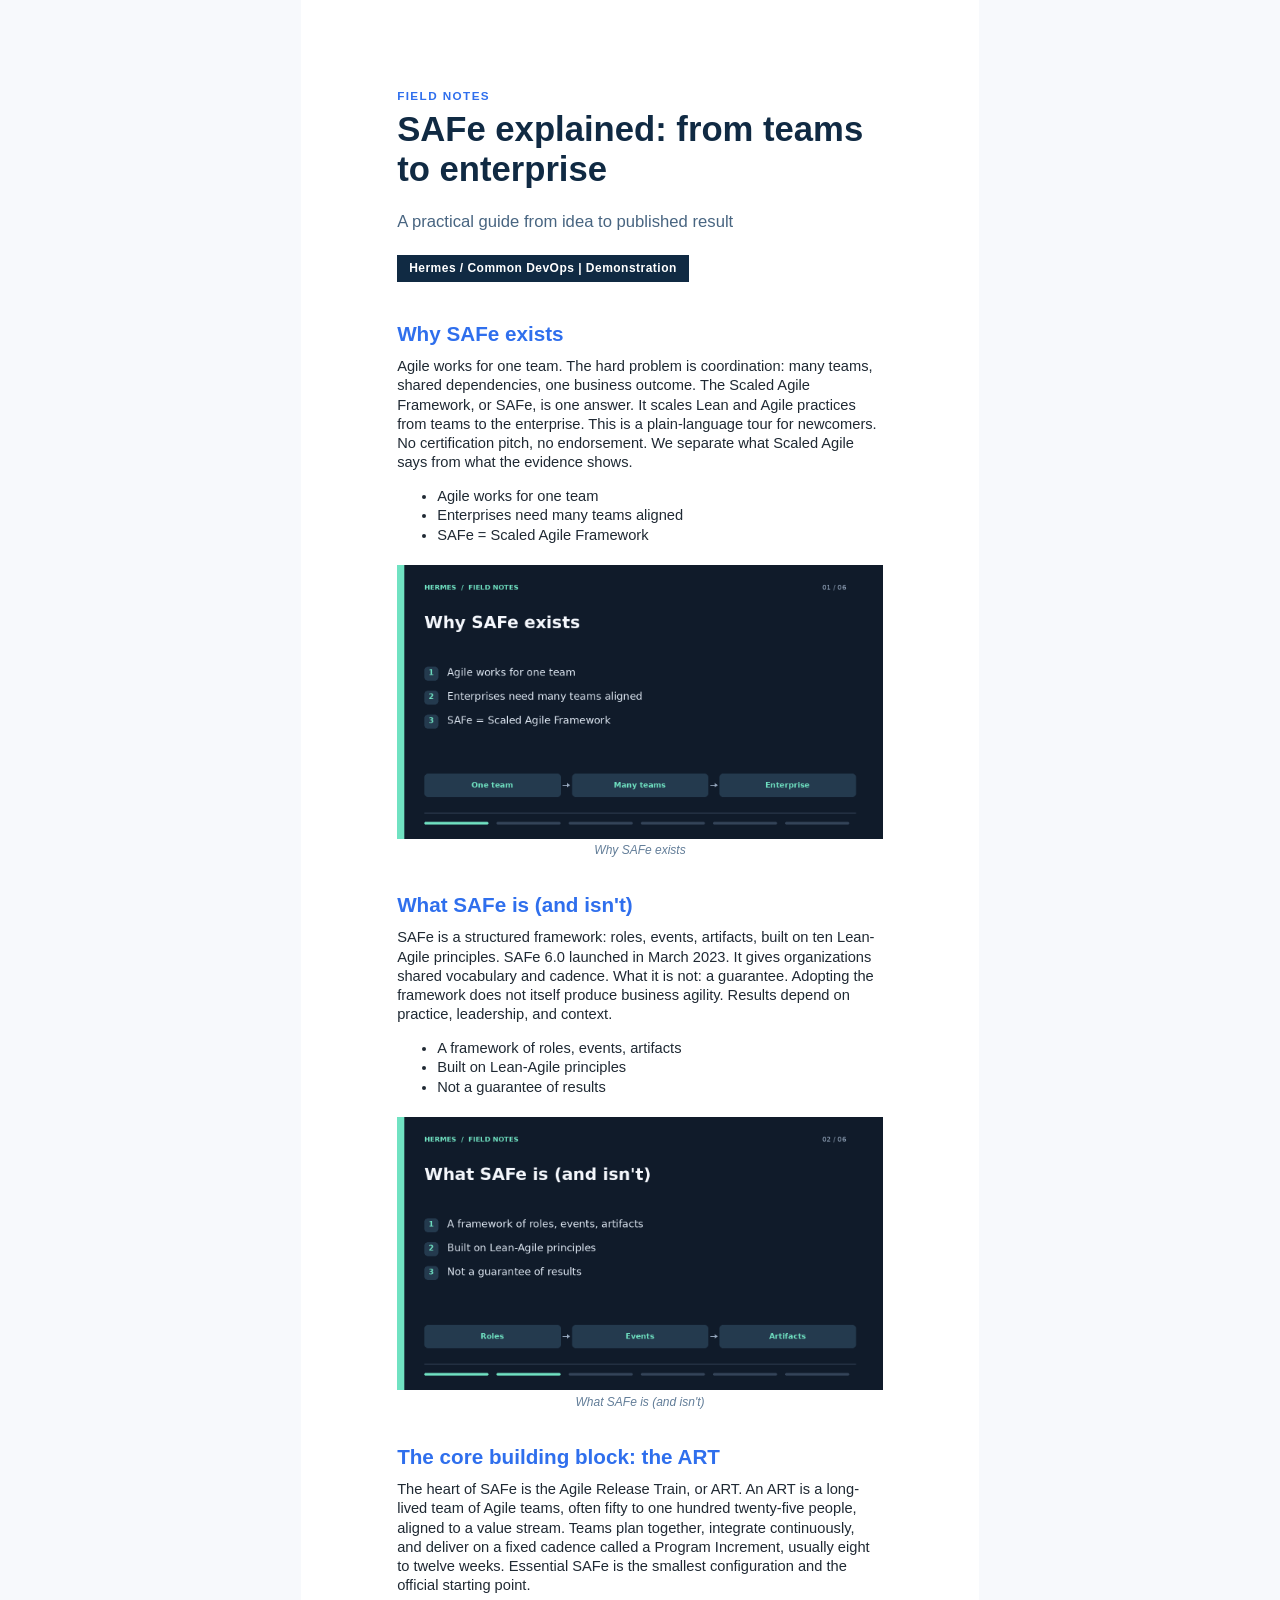
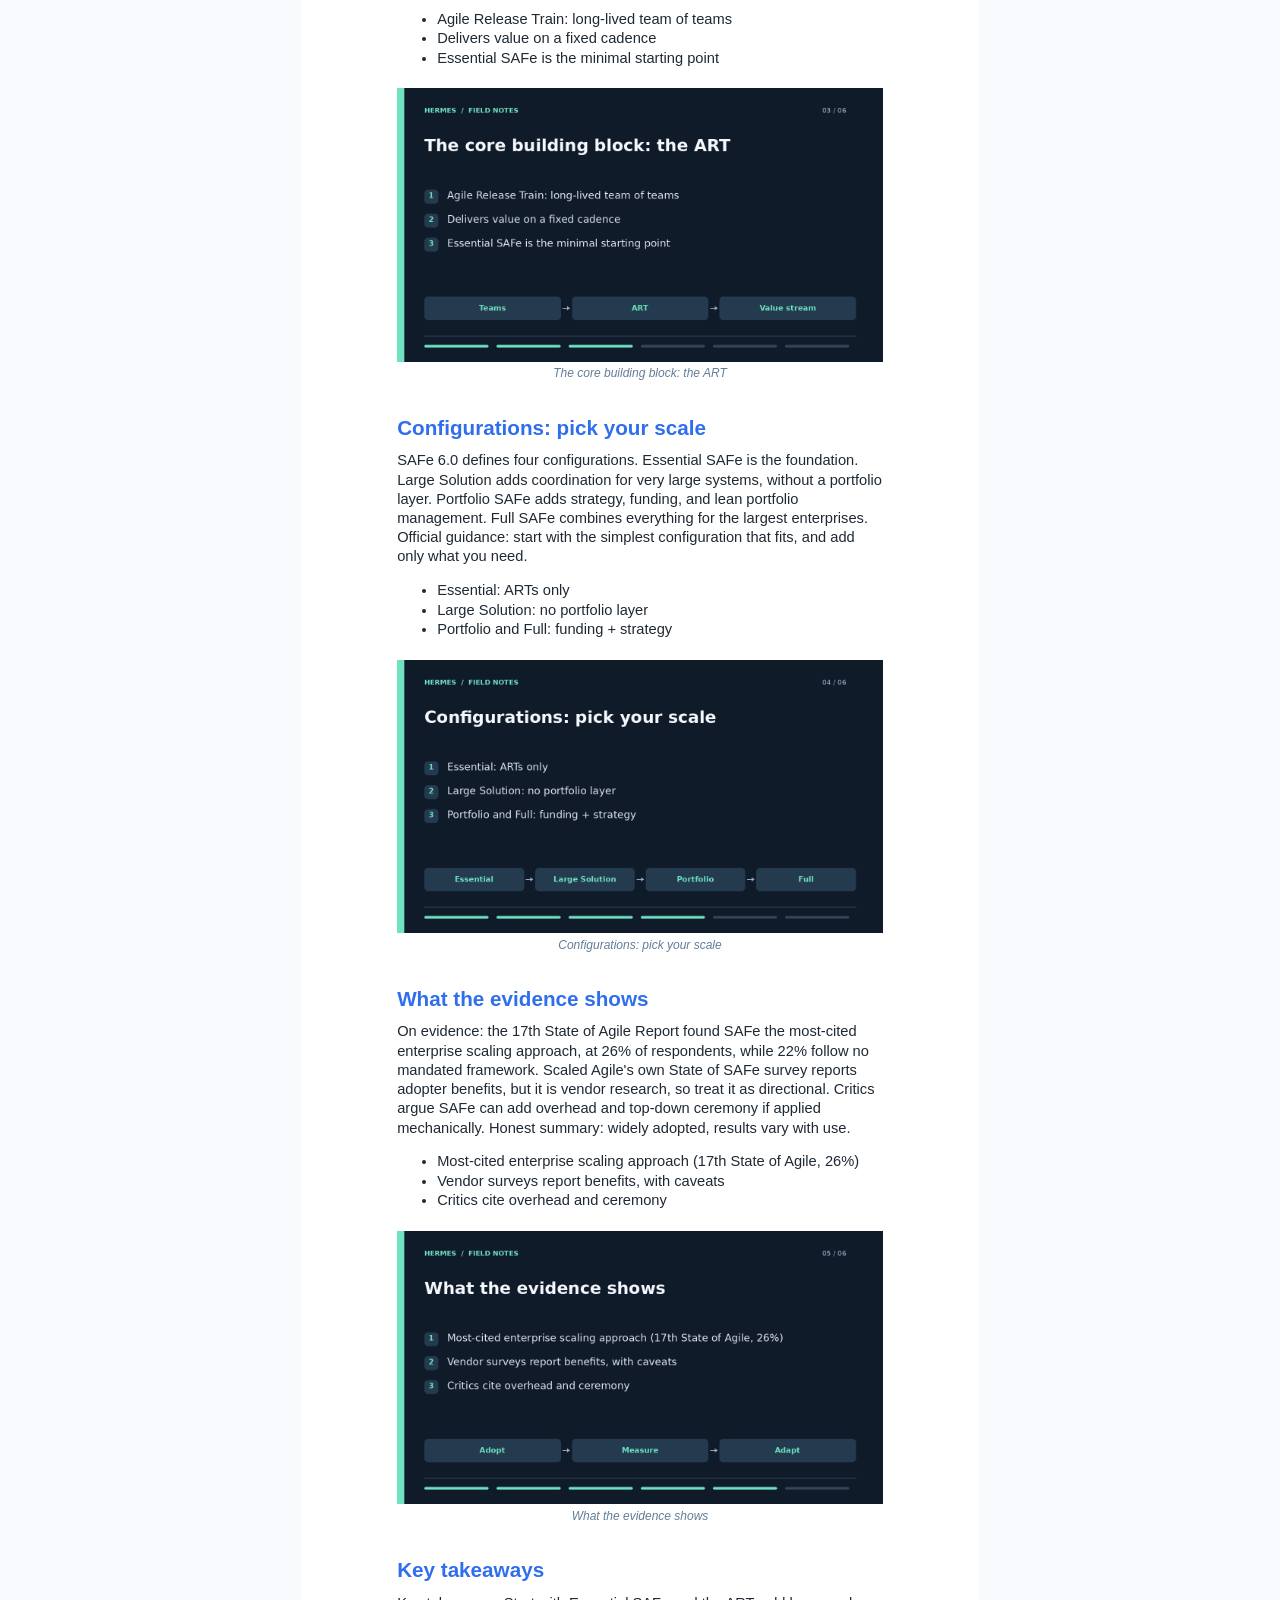
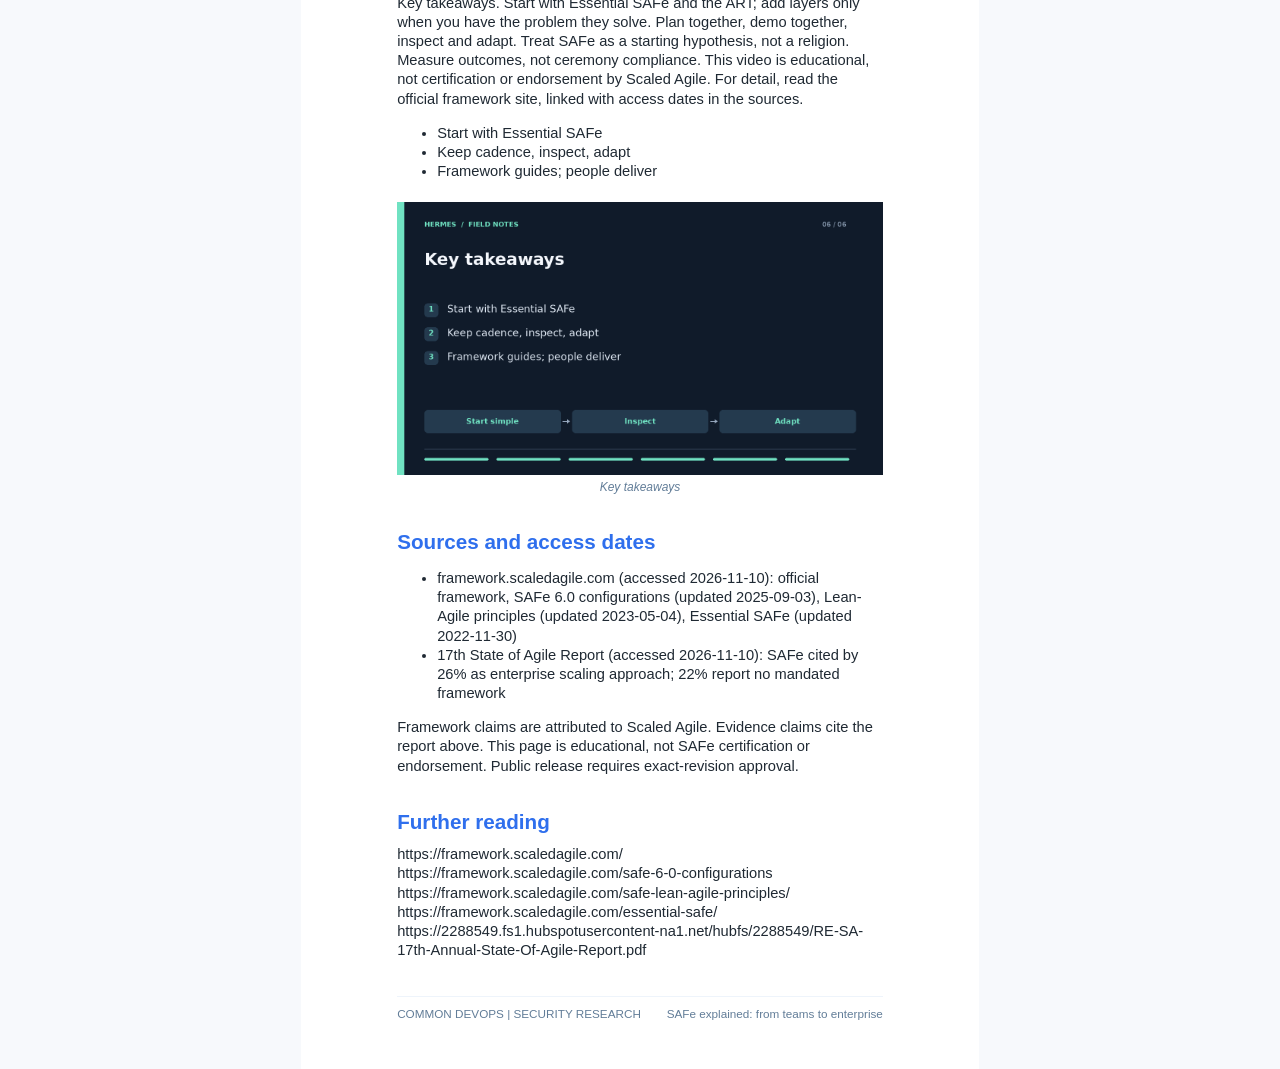
==== safe/index.html @ 6a45060c "Draft: SAFe explained — companion site under safe/" ====
<!DOCTYPE html>
<html lang="en">
<head>
<meta charset="utf-8">
<meta name="viewport" content="width=device-width, initial-scale=1">
<title>SAFe explained: from teams to enterprise</title>
<style>
:root {
    --navy: #102A43; --blue: #2F6FED; --light: #EEF4FB; --pale: #F7F9FC;
    --mid: #486581; --dark: #1F2933; --gray: #627D98; --amber: #9A6700;
    --warning-bg: #FFF7E6; --white: #FFFFFF;
}
* { box-sizing: border-box; }
html { background: #F7F9FC; }
body {
    font-family: Aptos, -apple-system, "Segoe UI", Roboto, sans-serif;
    font-size: 11.0pt;
    line-height: 1.31;
    color: var(--dark);
    max-width: 7.0600000000000005in;
    margin: 0 auto;
    padding: 0.65in 1in 3rem;
    background: var(--white);
}
h1, h2, h3, h4 {
    font-family: Aptos Display, sans-serif;
    color: var(--navy);
    line-height: 1.25;
    margin: 1.6em 0 0.5em;
}
h1 { font-size: 21pt; border-bottom: 2px solid var(--light); padding-bottom: .3em; }
h2 { font-size: 15.5pt; color: var(--blue); }
h3 { font-size: 12.5pt; color: var(--mid); }
p { margin: .5em 0; }
code {
    font-family: Aptos Mono, "SF Mono", Consolas, monospace;
    font-size: .92em;
    background: var(--light);
    padding: .1em .35em;
    border-radius: 3px;
}
a { color: var(--blue); }
img { max-width: 100%; height: auto; display: block; margin: 1.2em auto .3em; }
figure { margin: 1.4em 0; text-align: center; }
figcaption {
    font-size: 9pt;
    font-style: italic;
    color: var(--gray);
    margin-top: .4em;
}
blockquote { margin: 1em 0; }
.callout {
    border-left: 4px solid var(--navy);
    background: var(--light);
    padding: .8em 1.1em;
    margin: 1.1em 0;
    border-radius: 0 4px 4px 0;
}
.callout-warning {
    border-left-color: var(--amber);
    background: var(--warning-bg);
}
.callout-label {
    display: inline-block;
    font-weight: 700;
    font-size: .8em;
    letter-spacing: .06em;
    color: var(--navy);
    margin-right: .6em;
}
.callout-warning .callout-label { color: var(--amber); }
table {
    border-collapse: collapse;
    margin: 1.2em auto;
    width: 100%;
    font-size: .95em;
}
th {
    background: var(--navy);
    color: var(--white);
    text-align: left;
    padding: .5em .8em;
}
td {
    padding: .45em .8em;
    border-bottom: 1px solid var(--light);
}
tr:nth-child(even) td { background: var(--pale); }
.cover-kicker {
    font-weight: 700;
    font-size: .8em;
    letter-spacing: .12em;
    color: var(--blue);
    text-transform: uppercase;
    margin-top: 2.2em;
}
.cover-title {
    font-size: 26pt;
    font-weight: 700;
    color: var(--navy);
    margin: .2em 0 .3em;
    line-height: 1.15;
}
.cover-subtitle {
    font-size: 12.5pt;
    color: var(--mid);
    margin: 0 0 1em;
}
.cover-band {
    background: var(--navy);
    color: var(--white);
    display: inline-block;
    padding: .45em 1em;
    font-size: 9pt;
    font-weight: 700;
    letter-spacing: .04em;
}
.rule { border: 0; border-top: 1px solid var(--light); margin: 2em 0; }
footer.meta {
    margin-top: 3em;
    padding-top: .8em;
    border-top: 1px solid var(--light);
    color: var(--gray);
    font-size: .8em;
    display: flex;
    justify-content: space-between;
}
@media print {
    html { background: var(--white); }
    body { max-width: none; margin: 0; padding: 0.65in 0.72in; }
    a { text-decoration: none; color: inherit; }
}

</style>
</head>
<body>
<p class="cover-kicker">FIELD NOTES</p>
<h1 class="cover-title" style="border:0;margin-top:.2em">SAFe explained: from teams to enterprise</h1>
<p class="cover-subtitle">A practical guide from idea to published result</p>
<p class="cover-band">Hermes / Common DevOps  |  Demonstration</p>
<h2>Why SAFe exists</h2>
<p>Agile works for one team. The hard problem is coordination: many teams, shared dependencies, one business outcome. The Scaled Agile Framework, or SAFe, is one answer. It scales Lean and Agile practices from teams to the enterprise. This is a plain-language tour for newcomers. No certification pitch, no endorsement. We separate what Scaled Agile says from what the evidence shows.</p>
<ul><li>Agile works for one team</li><li>Enterprises need many teams aligned</li><li>SAFe = Scaled Agile Framework</li></ul>
<figure><img src="slides/01.png" alt="Why SAFe exists"><figcaption>Why SAFe exists</figcaption></figure>
<h2>What SAFe is (and isn't)</h2>
<p>SAFe is a structured framework: roles, events, artifacts, built on ten Lean-Agile principles. SAFe 6.0 launched in March 2023. It gives organizations shared vocabulary and cadence. What it is not: a guarantee. Adopting the framework does not itself produce business agility. Results depend on practice, leadership, and context.</p>
<ul><li>A framework of roles, events, artifacts</li><li>Built on Lean-Agile principles</li><li>Not a guarantee of results</li></ul>
<figure><img src="slides/02.png" alt="What SAFe is (and isn't)"><figcaption>What SAFe is (and isn't)</figcaption></figure>
<h2>The core building block: the ART</h2>
<p>The heart of SAFe is the Agile Release Train, or ART. An ART is a long-lived team of Agile teams, often fifty to one hundred twenty-five people, aligned to a value stream. Teams plan together, integrate continuously, and deliver on a fixed cadence called a Program Increment, usually eight to twelve weeks. Essential SAFe is the smallest configuration and the official starting point.</p>
<ul><li>Agile Release Train: long-lived team of teams</li><li>Delivers value on a fixed cadence</li><li>Essential SAFe is the minimal starting point</li></ul>
<figure><img src="slides/03.png" alt="The core building block: the ART"><figcaption>The core building block: the ART</figcaption></figure>
<h2>Configurations: pick your scale</h2>
<p>SAFe 6.0 defines four configurations. Essential SAFe is the foundation. Large Solution adds coordination for very large systems, without a portfolio layer. Portfolio SAFe adds strategy, funding, and lean portfolio management. Full SAFe combines everything for the largest enterprises. Official guidance: start with the simplest configuration that fits, and add only what you need.</p>
<ul><li>Essential: ARTs only</li><li>Large Solution: no portfolio layer</li><li>Portfolio and Full: funding + strategy</li></ul>
<figure><img src="slides/04.png" alt="Configurations: pick your scale"><figcaption>Configurations: pick your scale</figcaption></figure>
<h2>What the evidence shows</h2>
<p>On evidence: the 17th State of Agile Report found SAFe the most-cited enterprise scaling approach, at 26% of respondents, while 22% follow no mandated framework. Scaled Agile's own State of SAFe survey reports adopter benefits, but it is vendor research, so treat it as directional. Critics argue SAFe can add overhead and top-down ceremony if applied mechanically. Honest summary: widely adopted, results vary with use.</p>
<ul><li>Most-cited enterprise scaling approach (17th State of Agile, 26%)</li><li>Vendor surveys report benefits, with caveats</li><li>Critics cite overhead and ceremony</li></ul>
<figure><img src="slides/05.png" alt="What the evidence shows"><figcaption>What the evidence shows</figcaption></figure>
<h2>Key takeaways</h2>
<p>Key takeaways. Start with Essential SAFe and the ART; add layers only when you have the problem they solve. Plan together, demo together, inspect and adapt. Treat SAFe as a starting hypothesis, not a religion. Measure outcomes, not ceremony compliance. This video is educational, not certification or endorsement by Scaled Agile. For detail, read the official framework site, linked with access dates in the sources.</p>
<ul><li>Start with Essential SAFe</li><li>Keep cadence, inspect, adapt</li><li>Framework guides; people deliver</li></ul>
<figure><img src="slides/06.png" alt="Key takeaways"><figcaption>Key takeaways</figcaption></figure>
<h2>Sources and access dates</h2><ul><li>framework.scaledagile.com (accessed 2026-11-10): official framework, SAFe 6.0 configurations (updated 2025-09-03), Lean-Agile principles (updated 2023-05-04), Essential SAFe (updated 2022-11-30)</li><li>17th State of Agile Report (accessed 2026-11-10): SAFe cited by 26% as enterprise scaling approach; 22% report no mandated framework</li></ul><p>Framework claims are attributed to Scaled Agile. Evidence claims cite the report above. This page is educational, not SAFe certification or endorsement. Public release requires exact-revision approval.</p><h2>Further reading</h2>
<p>https://framework.scaledagile.com/ https://framework.scaledagile.com/safe-6-0-configurations https://framework.scaledagile.com/safe-lean-agile-principles/ https://framework.scaledagile.com/essential-safe/ https://2288549.fs1.hubspotusercontent-na1.net/hubfs/2288549/RE-SA-17th-Annual-State-Of-Agile-Report.pdf</p>
<footer class="meta"><span>COMMON DEVOPS  |  SECURITY RESEARCH</span><span>SAFe explained: from teams to enterprise</span></footer>
</body>
</html>
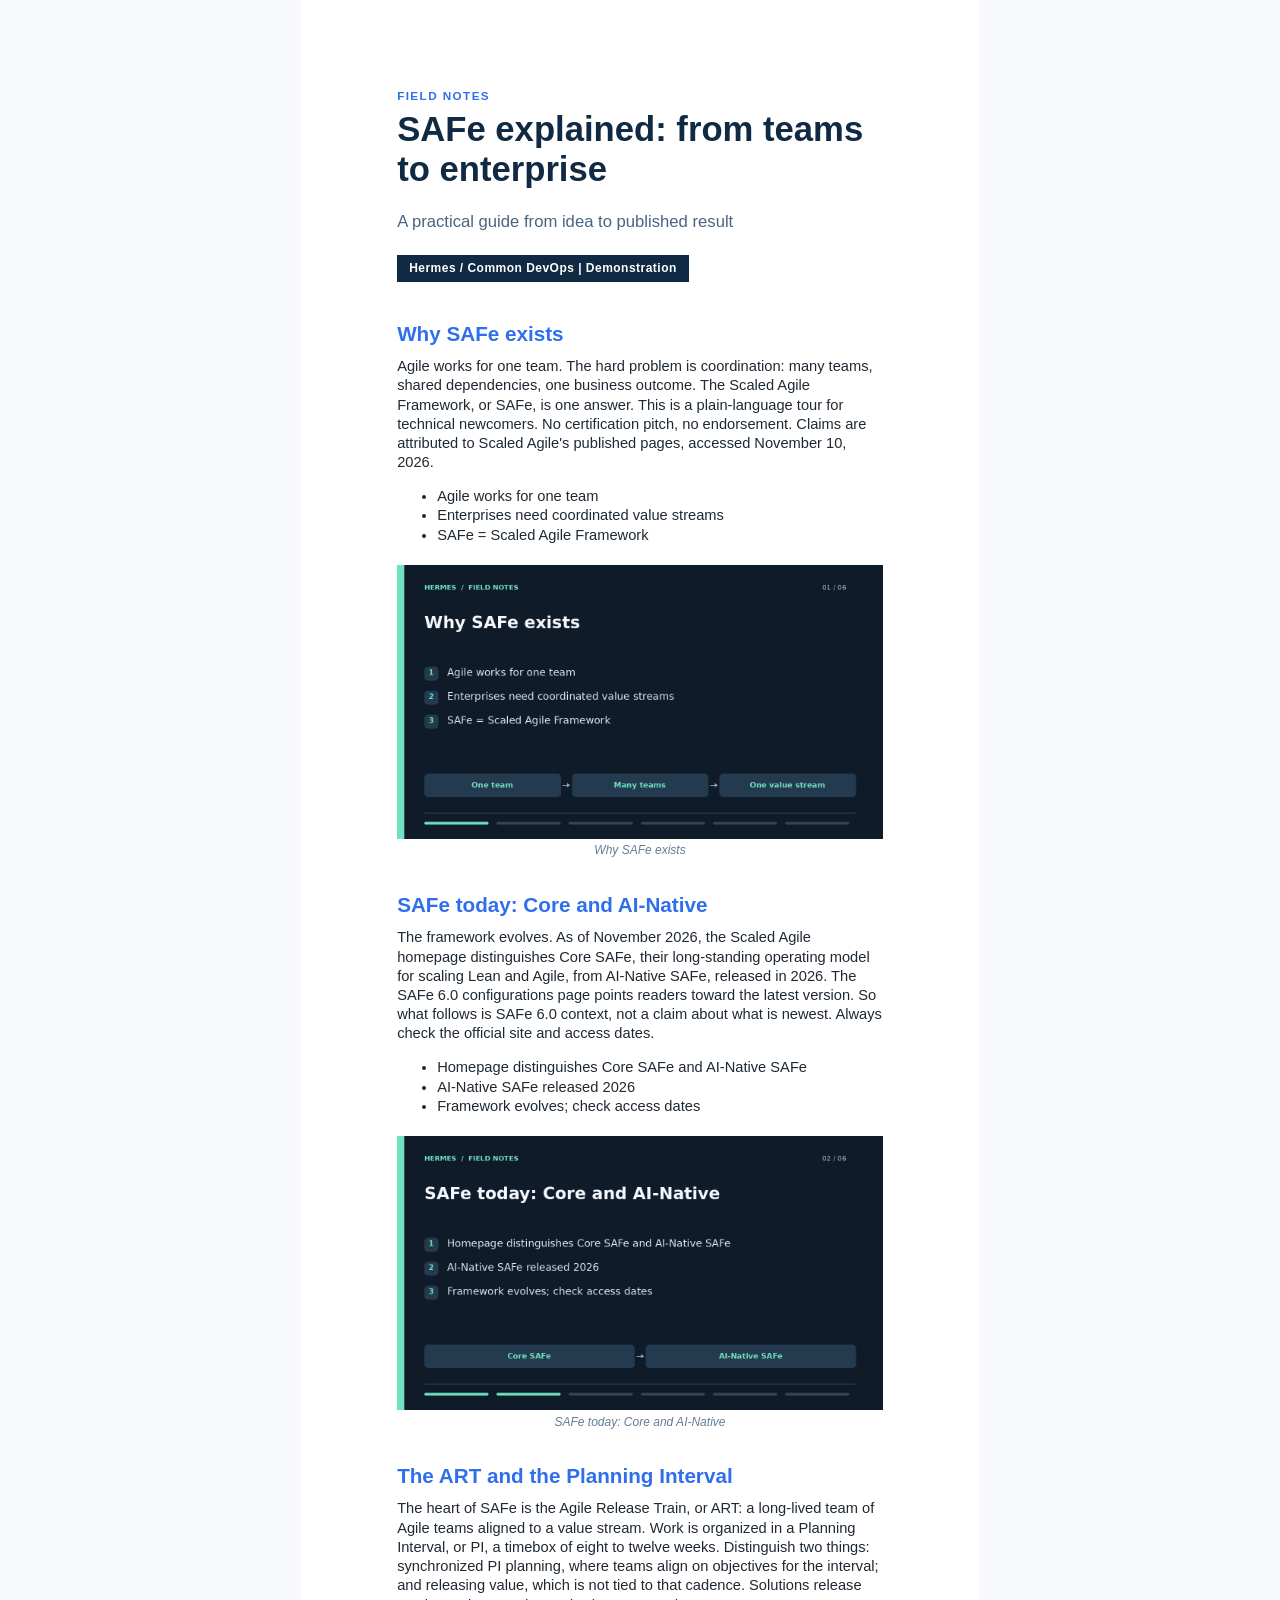
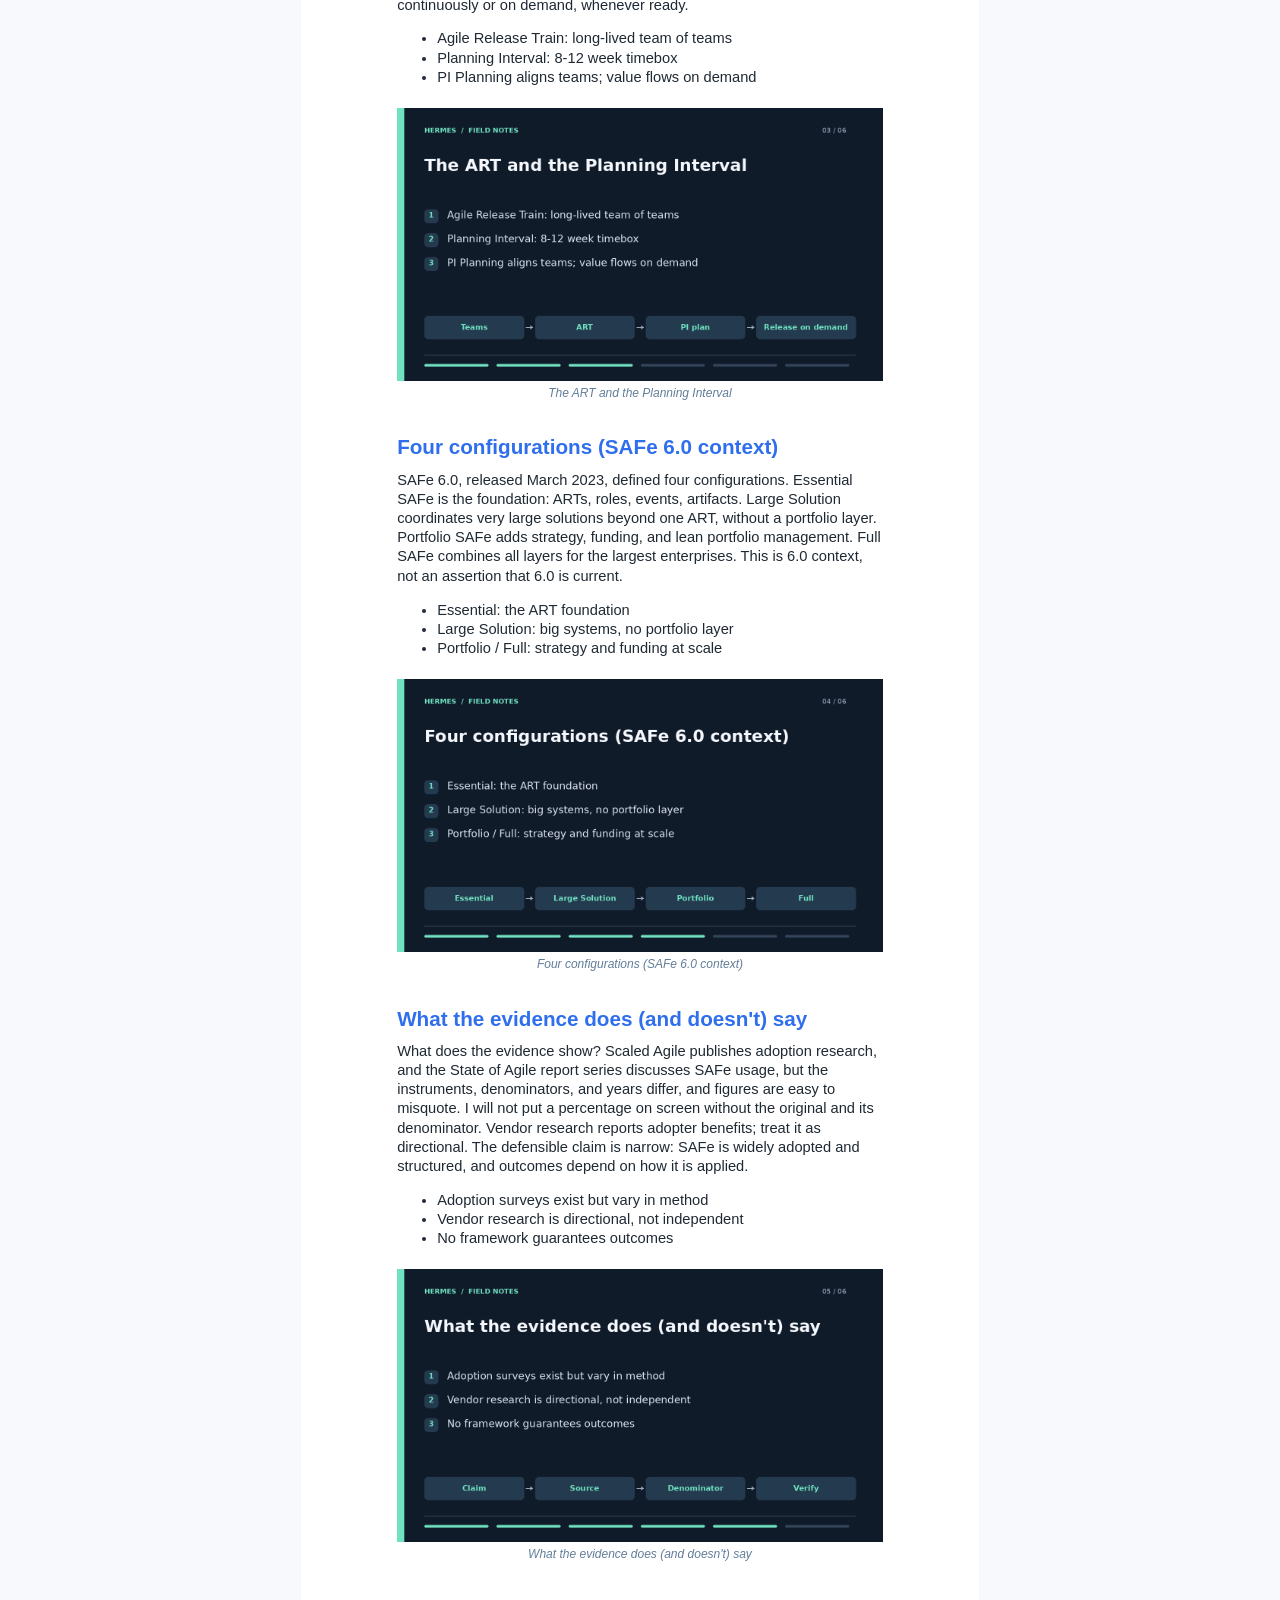
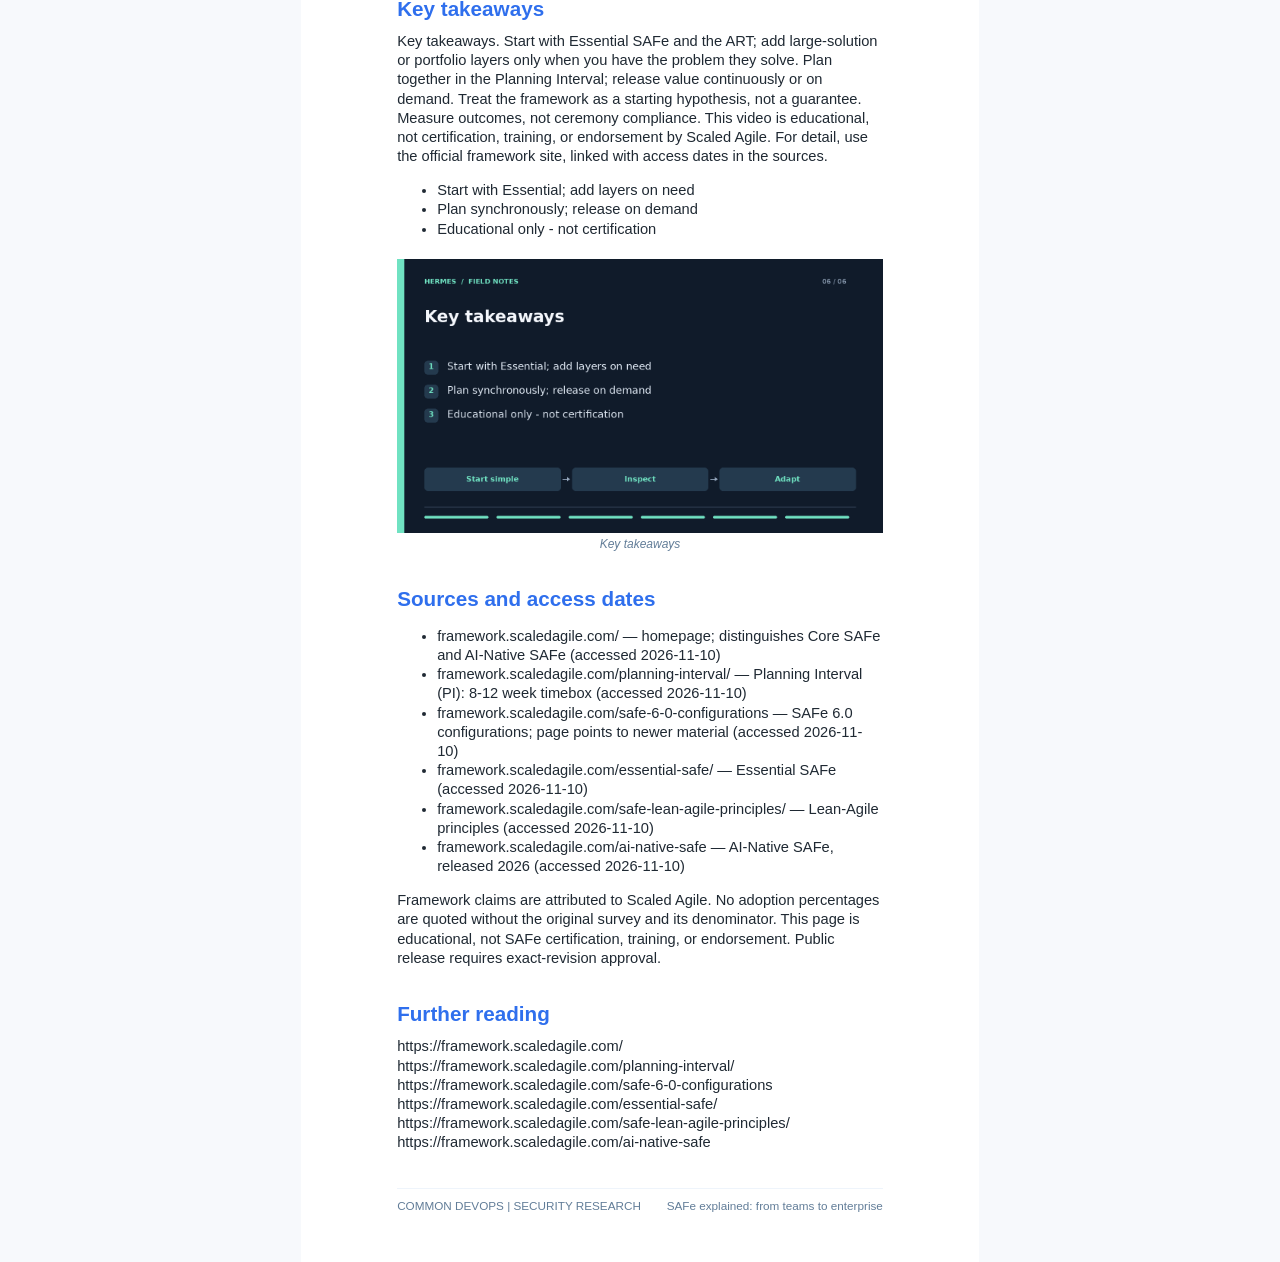
==== commit 3f943331: "Draft: SAFe explained v2 — corrected companion site under safe/" ====
--- a/safe/index.html
+++ b/safe/index.html
@@ -139,31 +139,31 @@
 <p class="cover-subtitle">A practical guide from idea to published result</p>
 <p class="cover-band">Hermes / Common DevOps  |  Demonstration</p>
 <h2>Why SAFe exists</h2>
-<p>Agile works for one team. The hard problem is coordination: many teams, shared dependencies, one business outcome. The Scaled Agile Framework, or SAFe, is one answer. It scales Lean and Agile practices from teams to the enterprise. This is a plain-language tour for newcomers. No certification pitch, no endorsement. We separate what Scaled Agile says from what the evidence shows.</p>
-<ul><li>Agile works for one team</li><li>Enterprises need many teams aligned</li><li>SAFe = Scaled Agile Framework</li></ul>
+<p>Agile works for one team. The hard problem is coordination: many teams, shared dependencies, one business outcome. The Scaled Agile Framework, or SAFe, is one answer. This is a plain-language tour for technical newcomers. No certification pitch, no endorsement. Claims are attributed to Scaled Agile's published pages, accessed November 10, 2026.</p>
+<ul><li>Agile works for one team</li><li>Enterprises need coordinated value streams</li><li>SAFe = Scaled Agile Framework</li></ul>
 <figure><img src="slides/01.png" alt="Why SAFe exists"><figcaption>Why SAFe exists</figcaption></figure>
-<h2>What SAFe is (and isn't)</h2>
-<p>SAFe is a structured framework: roles, events, artifacts, built on ten Lean-Agile principles. SAFe 6.0 launched in March 2023. It gives organizations shared vocabulary and cadence. What it is not: a guarantee. Adopting the framework does not itself produce business agility. Results depend on practice, leadership, and context.</p>
-<ul><li>A framework of roles, events, artifacts</li><li>Built on Lean-Agile principles</li><li>Not a guarantee of results</li></ul>
-<figure><img src="slides/02.png" alt="What SAFe is (and isn't)"><figcaption>What SAFe is (and isn't)</figcaption></figure>
-<h2>The core building block: the ART</h2>
-<p>The heart of SAFe is the Agile Release Train, or ART. An ART is a long-lived team of Agile teams, often fifty to one hundred twenty-five people, aligned to a value stream. Teams plan together, integrate continuously, and deliver on a fixed cadence called a Program Increment, usually eight to twelve weeks. Essential SAFe is the smallest configuration and the official starting point.</p>
-<ul><li>Agile Release Train: long-lived team of teams</li><li>Delivers value on a fixed cadence</li><li>Essential SAFe is the minimal starting point</li></ul>
-<figure><img src="slides/03.png" alt="The core building block: the ART"><figcaption>The core building block: the ART</figcaption></figure>
-<h2>Configurations: pick your scale</h2>
-<p>SAFe 6.0 defines four configurations. Essential SAFe is the foundation. Large Solution adds coordination for very large systems, without a portfolio layer. Portfolio SAFe adds strategy, funding, and lean portfolio management. Full SAFe combines everything for the largest enterprises. Official guidance: start with the simplest configuration that fits, and add only what you need.</p>
-<ul><li>Essential: ARTs only</li><li>Large Solution: no portfolio layer</li><li>Portfolio and Full: funding + strategy</li></ul>
-<figure><img src="slides/04.png" alt="Configurations: pick your scale"><figcaption>Configurations: pick your scale</figcaption></figure>
-<h2>What the evidence shows</h2>
-<p>On evidence: the 17th State of Agile Report found SAFe the most-cited enterprise scaling approach, at 26% of respondents, while 22% follow no mandated framework. Scaled Agile's own State of SAFe survey reports adopter benefits, but it is vendor research, so treat it as directional. Critics argue SAFe can add overhead and top-down ceremony if applied mechanically. Honest summary: widely adopted, results vary with use.</p>
-<ul><li>Most-cited enterprise scaling approach (17th State of Agile, 26%)</li><li>Vendor surveys report benefits, with caveats</li><li>Critics cite overhead and ceremony</li></ul>
-<figure><img src="slides/05.png" alt="What the evidence shows"><figcaption>What the evidence shows</figcaption></figure>
+<h2>SAFe today: Core and AI-Native</h2>
+<p>The framework evolves. As of November 2026, the Scaled Agile homepage distinguishes Core SAFe, their long-standing operating model for scaling Lean and Agile, from AI-Native SAFe, released in 2026. The SAFe 6.0 configurations page points readers toward the latest version. So what follows is SAFe 6.0 context, not a claim about what is newest. Always check the official site and access dates.</p>
+<ul><li>Homepage distinguishes Core SAFe and AI-Native SAFe</li><li>AI-Native SAFe released 2026</li><li>Framework evolves; check access dates</li></ul>
+<figure><img src="slides/02.png" alt="SAFe today: Core and AI-Native"><figcaption>SAFe today: Core and AI-Native</figcaption></figure>
+<h2>The ART and the Planning Interval</h2>
+<p>The heart of SAFe is the Agile Release Train, or ART: a long-lived team of Agile teams aligned to a value stream. Work is organized in a Planning Interval, or PI, a timebox of eight to twelve weeks. Distinguish two things: synchronized PI planning, where teams align on objectives for the interval; and releasing value, which is not tied to that cadence. Solutions release continuously or on demand, whenever ready.</p>
+<ul><li>Agile Release Train: long-lived team of teams</li><li>Planning Interval: 8-12 week timebox</li><li>PI Planning aligns teams; value flows on demand</li></ul>
+<figure><img src="slides/03.png" alt="The ART and the Planning Interval"><figcaption>The ART and the Planning Interval</figcaption></figure>
+<h2>Four configurations (SAFe 6.0 context)</h2>
+<p>SAFe 6.0, released March 2023, defined four configurations. Essential SAFe is the foundation: ARTs, roles, events, artifacts. Large Solution coordinates very large solutions beyond one ART, without a portfolio layer. Portfolio SAFe adds strategy, funding, and lean portfolio management. Full SAFe combines all layers for the largest enterprises. This is 6.0 context, not an assertion that 6.0 is current.</p>
+<ul><li>Essential: the ART foundation</li><li>Large Solution: big systems, no portfolio layer</li><li>Portfolio / Full: strategy and funding at scale</li></ul>
+<figure><img src="slides/04.png" alt="Four configurations (SAFe 6.0 context)"><figcaption>Four configurations (SAFe 6.0 context)</figcaption></figure>
+<h2>What the evidence does (and doesn't) say</h2>
+<p>What does the evidence show? Scaled Agile publishes adoption research, and the State of Agile report series discusses SAFe usage, but the instruments, denominators, and years differ, and figures are easy to misquote. I will not put a percentage on screen without the original and its denominator. Vendor research reports adopter benefits; treat it as directional. The defensible claim is narrow: SAFe is widely adopted and structured, and outcomes depend on how it is applied.</p>
+<ul><li>Adoption surveys exist but vary in method</li><li>Vendor research is directional, not independent</li><li>No framework guarantees outcomes</li></ul>
+<figure><img src="slides/05.png" alt="What the evidence does (and doesn't) say"><figcaption>What the evidence does (and doesn't) say</figcaption></figure>
 <h2>Key takeaways</h2>
-<p>Key takeaways. Start with Essential SAFe and the ART; add layers only when you have the problem they solve. Plan together, demo together, inspect and adapt. Treat SAFe as a starting hypothesis, not a religion. Measure outcomes, not ceremony compliance. This video is educational, not certification or endorsement by Scaled Agile. For detail, read the official framework site, linked with access dates in the sources.</p>
-<ul><li>Start with Essential SAFe</li><li>Keep cadence, inspect, adapt</li><li>Framework guides; people deliver</li></ul>
+<p>Key takeaways. Start with Essential SAFe and the ART; add large-solution or portfolio layers only when you have the problem they solve. Plan together in the Planning Interval; release value continuously or on demand. Treat the framework as a starting hypothesis, not a guarantee. Measure outcomes, not ceremony compliance. This video is educational, not certification, training, or endorsement by Scaled Agile. For detail, use the official framework site, linked with access dates in the sources.</p>
+<ul><li>Start with Essential; add layers on need</li><li>Plan synchronously; release on demand</li><li>Educational only - not certification</li></ul>
 <figure><img src="slides/06.png" alt="Key takeaways"><figcaption>Key takeaways</figcaption></figure>
-<h2>Sources and access dates</h2><ul><li>framework.scaledagile.com (accessed 2026-11-10): official framework, SAFe 6.0 configurations (updated 2025-09-03), Lean-Agile principles (updated 2023-05-04), Essential SAFe (updated 2022-11-30)</li><li>17th State of Agile Report (accessed 2026-11-10): SAFe cited by 26% as enterprise scaling approach; 22% report no mandated framework</li></ul><p>Framework claims are attributed to Scaled Agile. Evidence claims cite the report above. This page is educational, not SAFe certification or endorsement. Public release requires exact-revision approval.</p><h2>Further reading</h2>
-<p>https://framework.scaledagile.com/ https://framework.scaledagile.com/safe-6-0-configurations https://framework.scaledagile.com/safe-lean-agile-principles/ https://framework.scaledagile.com/essential-safe/ https://2288549.fs1.hubspotusercontent-na1.net/hubfs/2288549/RE-SA-17th-Annual-State-Of-Agile-Report.pdf</p>
+<h2>Sources and access dates</h2><ul><li>framework.scaledagile.com/ — homepage; distinguishes Core SAFe and AI-Native SAFe (accessed 2026-11-10)</li><li>framework.scaledagile.com/planning-interval/ — Planning Interval (PI): 8-12 week timebox (accessed 2026-11-10)</li><li>framework.scaledagile.com/safe-6-0-configurations — SAFe 6.0 configurations; page points to newer material (accessed 2026-11-10)</li><li>framework.scaledagile.com/essential-safe/ — Essential SAFe (accessed 2026-11-10)</li><li>framework.scaledagile.com/safe-lean-agile-principles/ — Lean-Agile principles (accessed 2026-11-10)</li><li>framework.scaledagile.com/ai-native-safe — AI-Native SAFe, released 2026 (accessed 2026-11-10)</li></ul><p>Framework claims are attributed to Scaled Agile. No adoption percentages are quoted without the original survey and its denominator. This page is educational, not SAFe certification, training, or endorsement. Public release requires exact-revision approval.</p><h2>Further reading</h2>
+<p>https://framework.scaledagile.com/ https://framework.scaledagile.com/planning-interval/ https://framework.scaledagile.com/safe-6-0-configurations https://framework.scaledagile.com/essential-safe/ https://framework.scaledagile.com/safe-lean-agile-principles/ https://framework.scaledagile.com/ai-native-safe</p>
 <footer class="meta"><span>COMMON DEVOPS  |  SECURITY RESEARCH</span><span>SAFe explained: from teams to enterprise</span></footer>
 </body>
 </html>
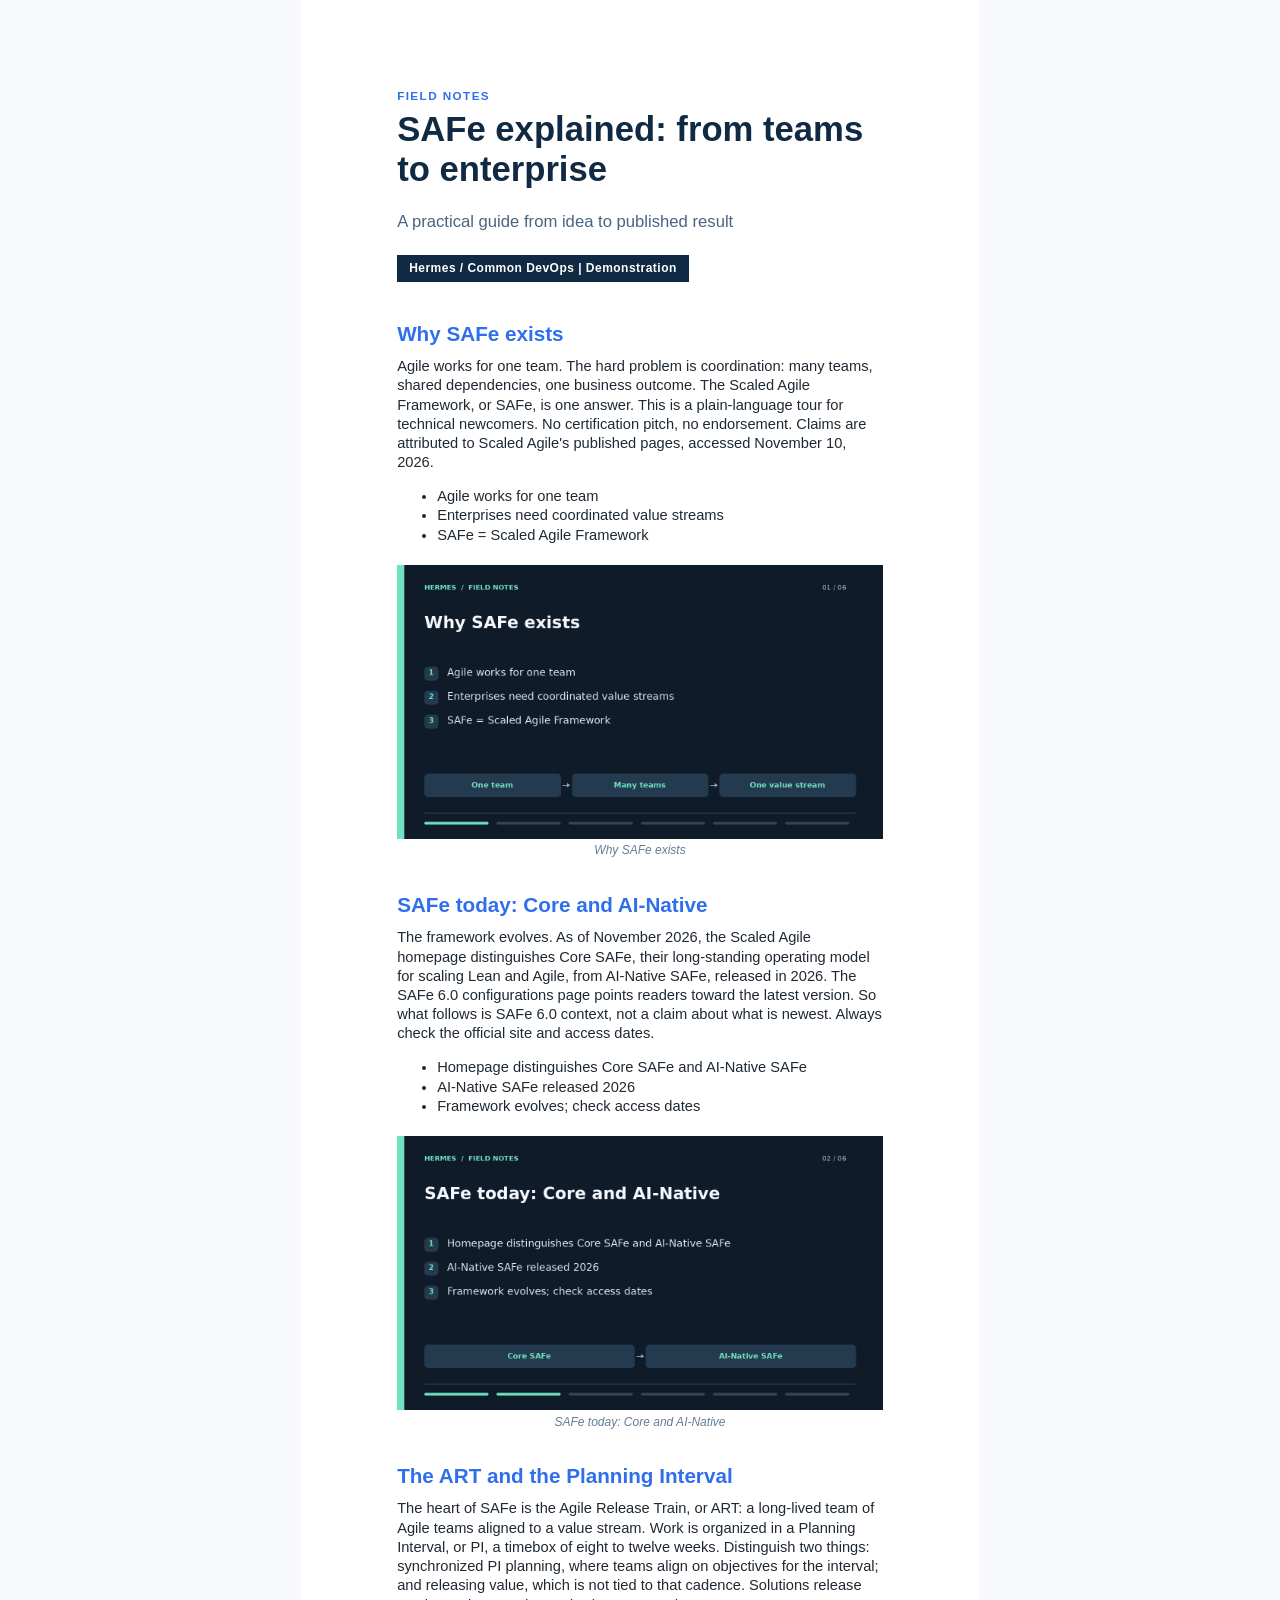
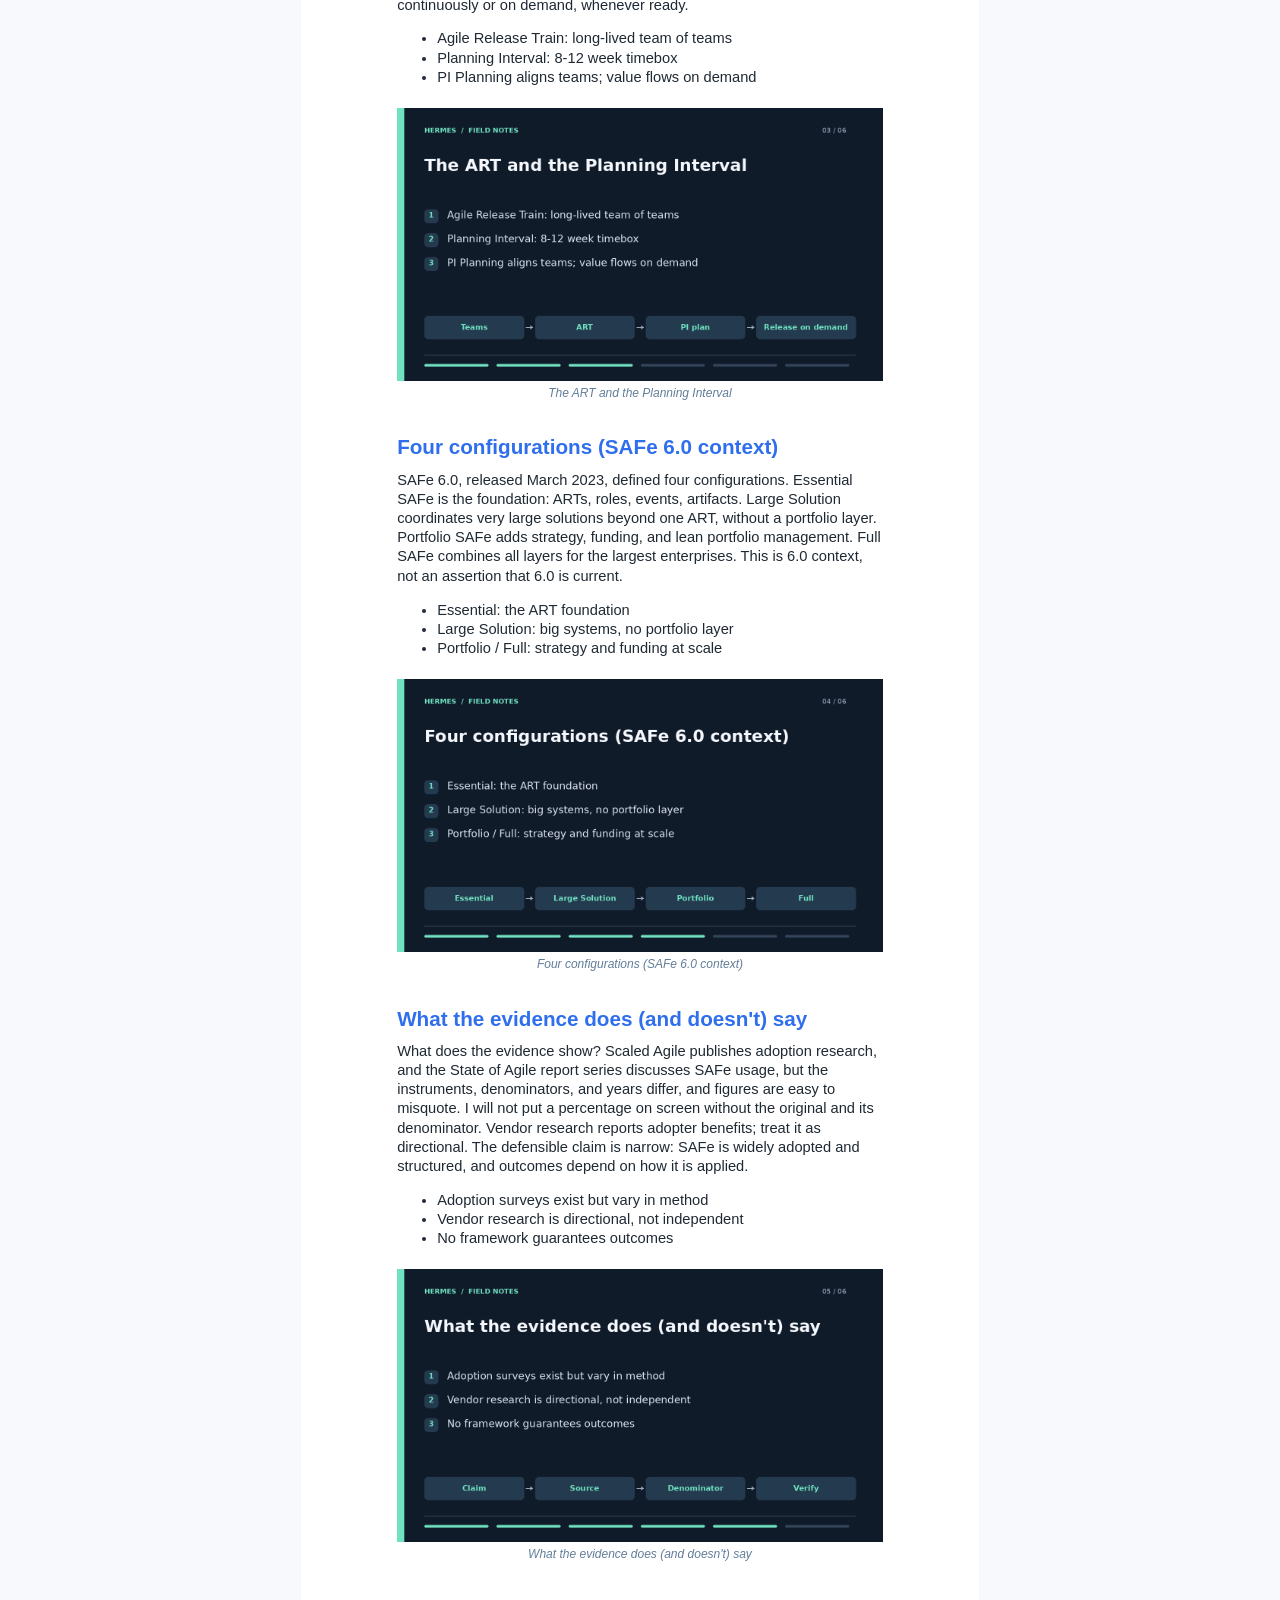
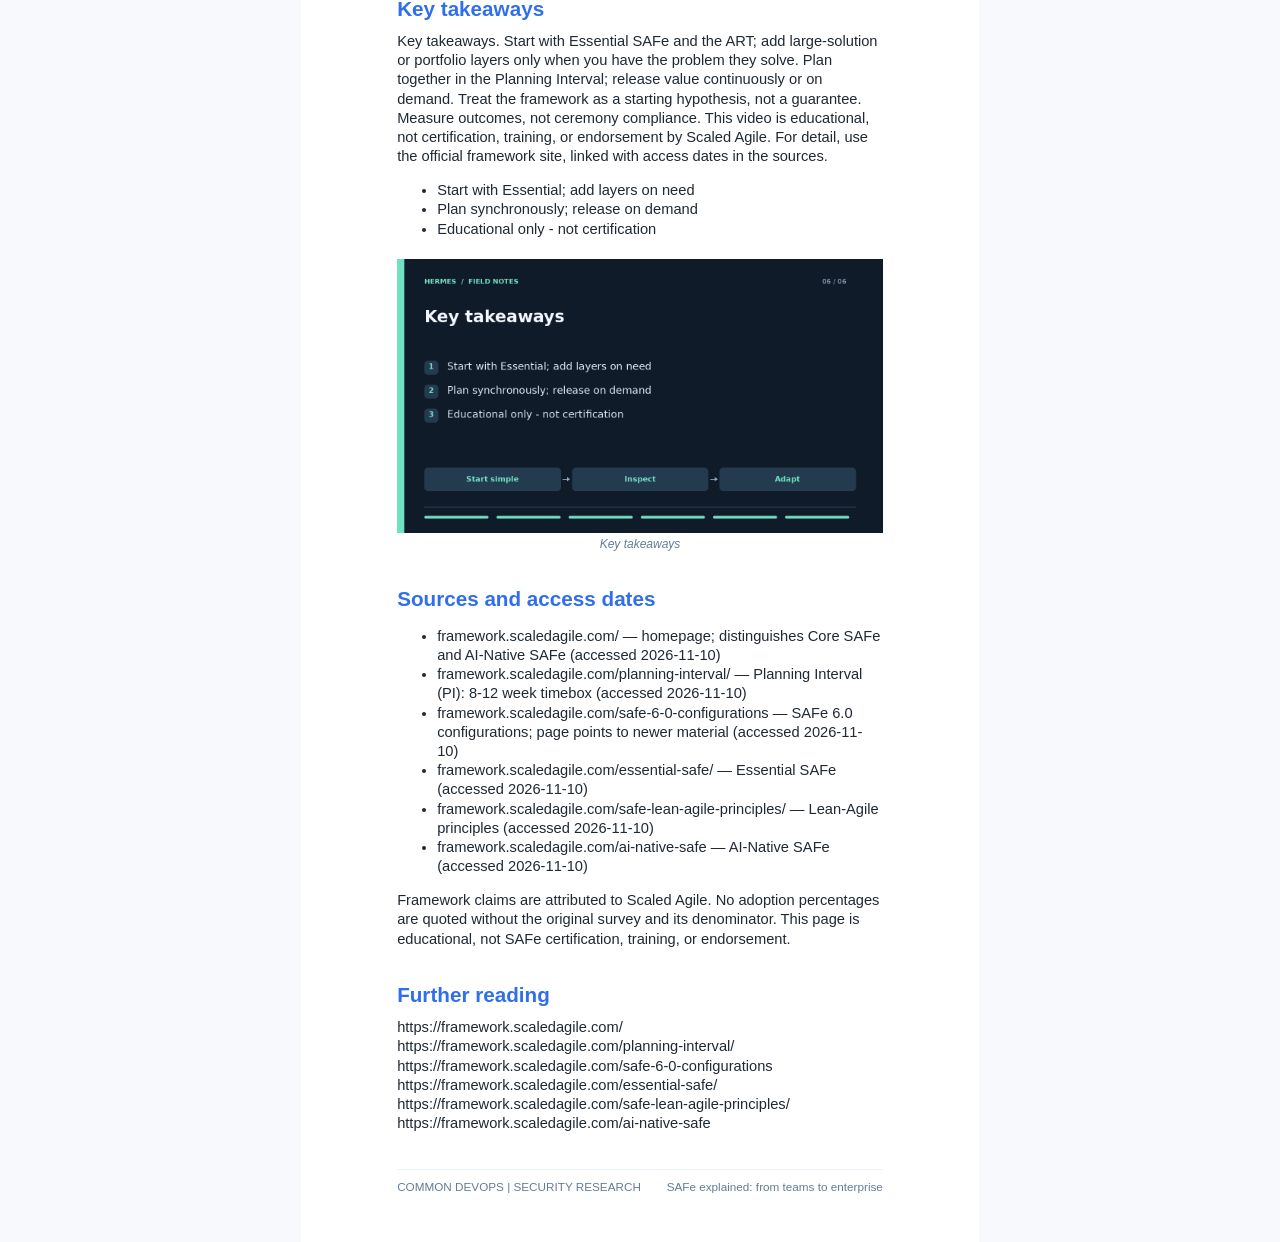
==== commit 69670587: "Draft: SAFe explained — final corrected assets under safe/" ====
--- a/safe/index.html
+++ b/safe/index.html
@@ -162,7 +162,7 @@
 <p>Key takeaways. Start with Essential SAFe and the ART; add large-solution or portfolio layers only when you have the problem they solve. Plan together in the Planning Interval; release value continuously or on demand. Treat the framework as a starting hypothesis, not a guarantee. Measure outcomes, not ceremony compliance. This video is educational, not certification, training, or endorsement by Scaled Agile. For detail, use the official framework site, linked with access dates in the sources.</p>
 <ul><li>Start with Essential; add layers on need</li><li>Plan synchronously; release on demand</li><li>Educational only - not certification</li></ul>
 <figure><img src="slides/06.png" alt="Key takeaways"><figcaption>Key takeaways</figcaption></figure>
-<h2>Sources and access dates</h2><ul><li>framework.scaledagile.com/ — homepage; distinguishes Core SAFe and AI-Native SAFe (accessed 2026-11-10)</li><li>framework.scaledagile.com/planning-interval/ — Planning Interval (PI): 8-12 week timebox (accessed 2026-11-10)</li><li>framework.scaledagile.com/safe-6-0-configurations — SAFe 6.0 configurations; page points to newer material (accessed 2026-11-10)</li><li>framework.scaledagile.com/essential-safe/ — Essential SAFe (accessed 2026-11-10)</li><li>framework.scaledagile.com/safe-lean-agile-principles/ — Lean-Agile principles (accessed 2026-11-10)</li><li>framework.scaledagile.com/ai-native-safe — AI-Native SAFe, released 2026 (accessed 2026-11-10)</li></ul><p>Framework claims are attributed to Scaled Agile. No adoption percentages are quoted without the original survey and its denominator. This page is educational, not SAFe certification, training, or endorsement. Public release requires exact-revision approval.</p><h2>Further reading</h2>
+<h2>Sources and access dates</h2><ul><li>framework.scaledagile.com/ — homepage; distinguishes Core SAFe and AI-Native SAFe (accessed 2026-11-10)</li><li>framework.scaledagile.com/planning-interval/ — Planning Interval (PI): 8-12 week timebox (accessed 2026-11-10)</li><li>framework.scaledagile.com/safe-6-0-configurations — SAFe 6.0 configurations; page points to newer material (accessed 2026-11-10)</li><li>framework.scaledagile.com/essential-safe/ — Essential SAFe (accessed 2026-11-10)</li><li>framework.scaledagile.com/safe-lean-agile-principles/ — Lean-Agile principles (accessed 2026-11-10)</li><li>framework.scaledagile.com/ai-native-safe — AI-Native SAFe (accessed 2026-11-10)</li></ul><p>Framework claims are attributed to Scaled Agile. No adoption percentages are quoted without the original survey and its denominator. This page is educational, not SAFe certification, training, or endorsement.</p><h2>Further reading</h2>
 <p>https://framework.scaledagile.com/ https://framework.scaledagile.com/planning-interval/ https://framework.scaledagile.com/safe-6-0-configurations https://framework.scaledagile.com/essential-safe/ https://framework.scaledagile.com/safe-lean-agile-principles/ https://framework.scaledagile.com/ai-native-safe</p>
 <footer class="meta"><span>COMMON DEVOPS  |  SECURITY RESEARCH</span><span>SAFe explained: from teams to enterprise</span></footer>
 </body>
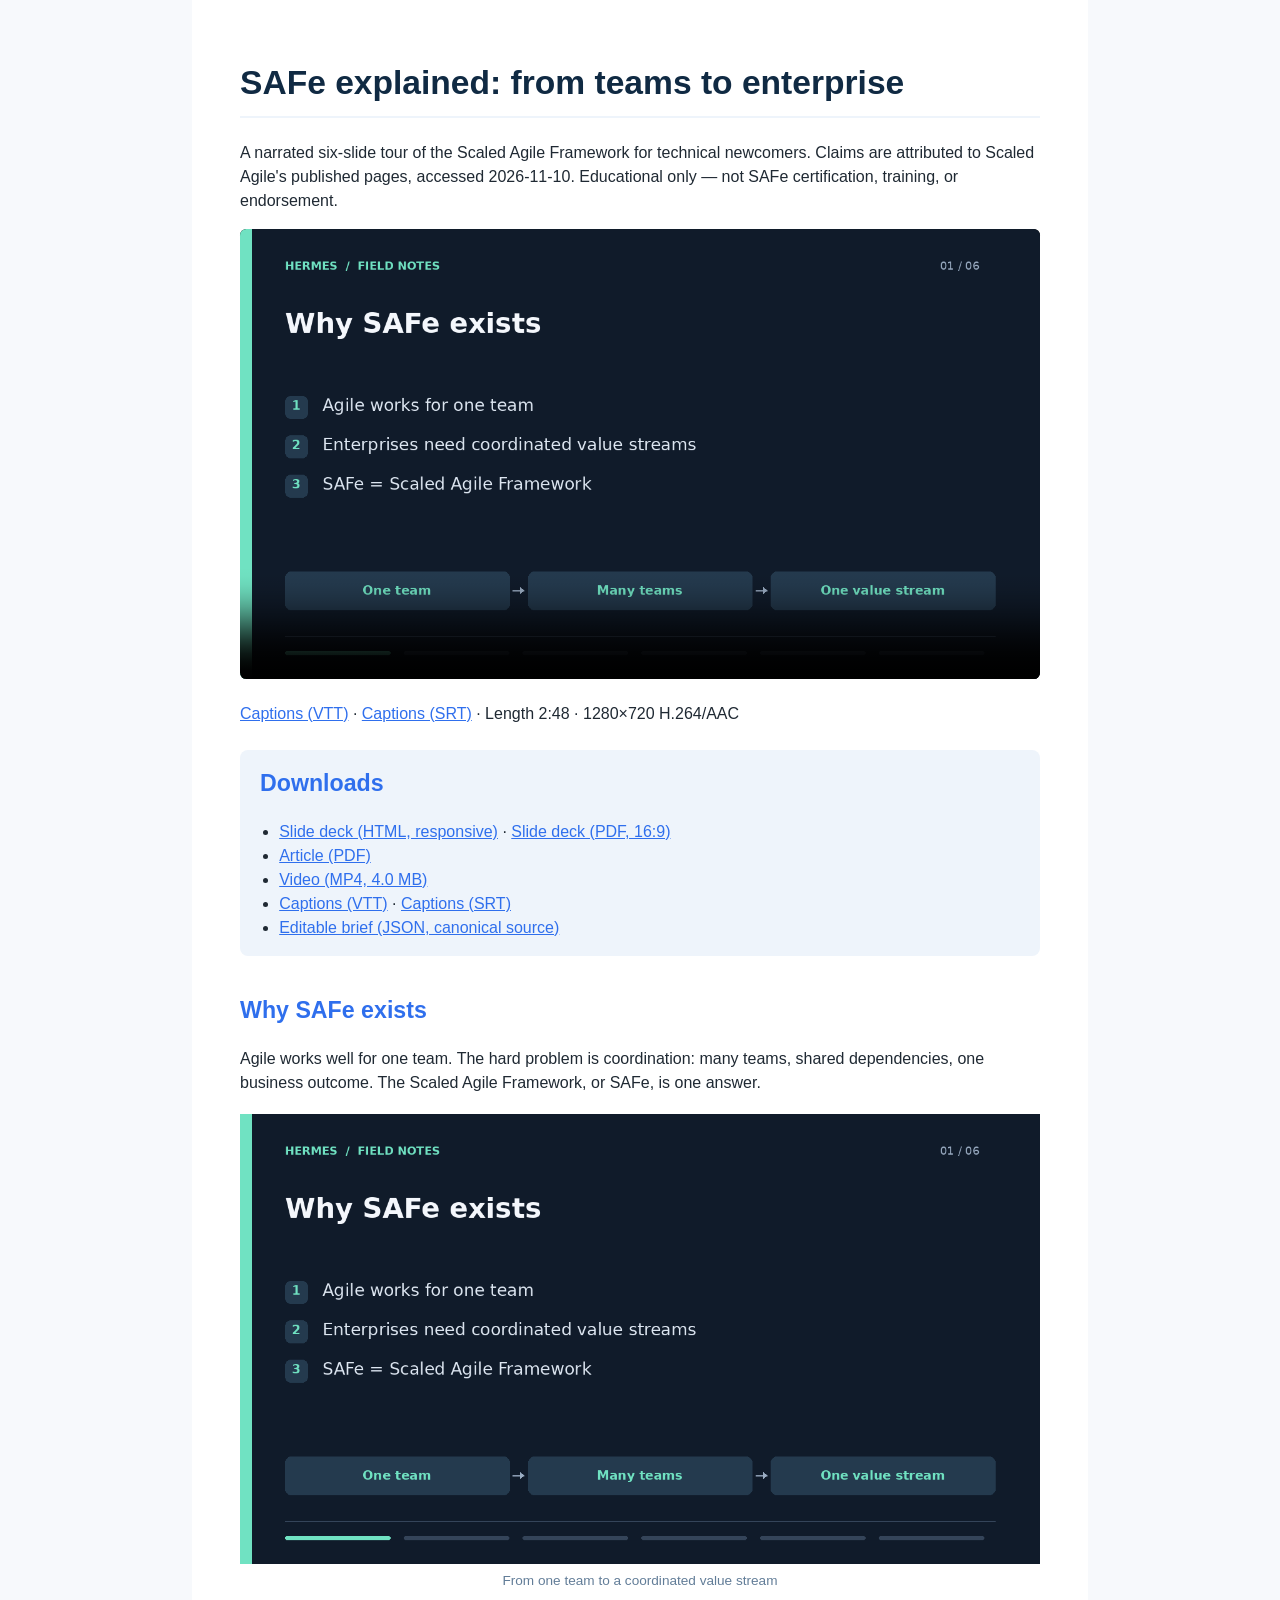
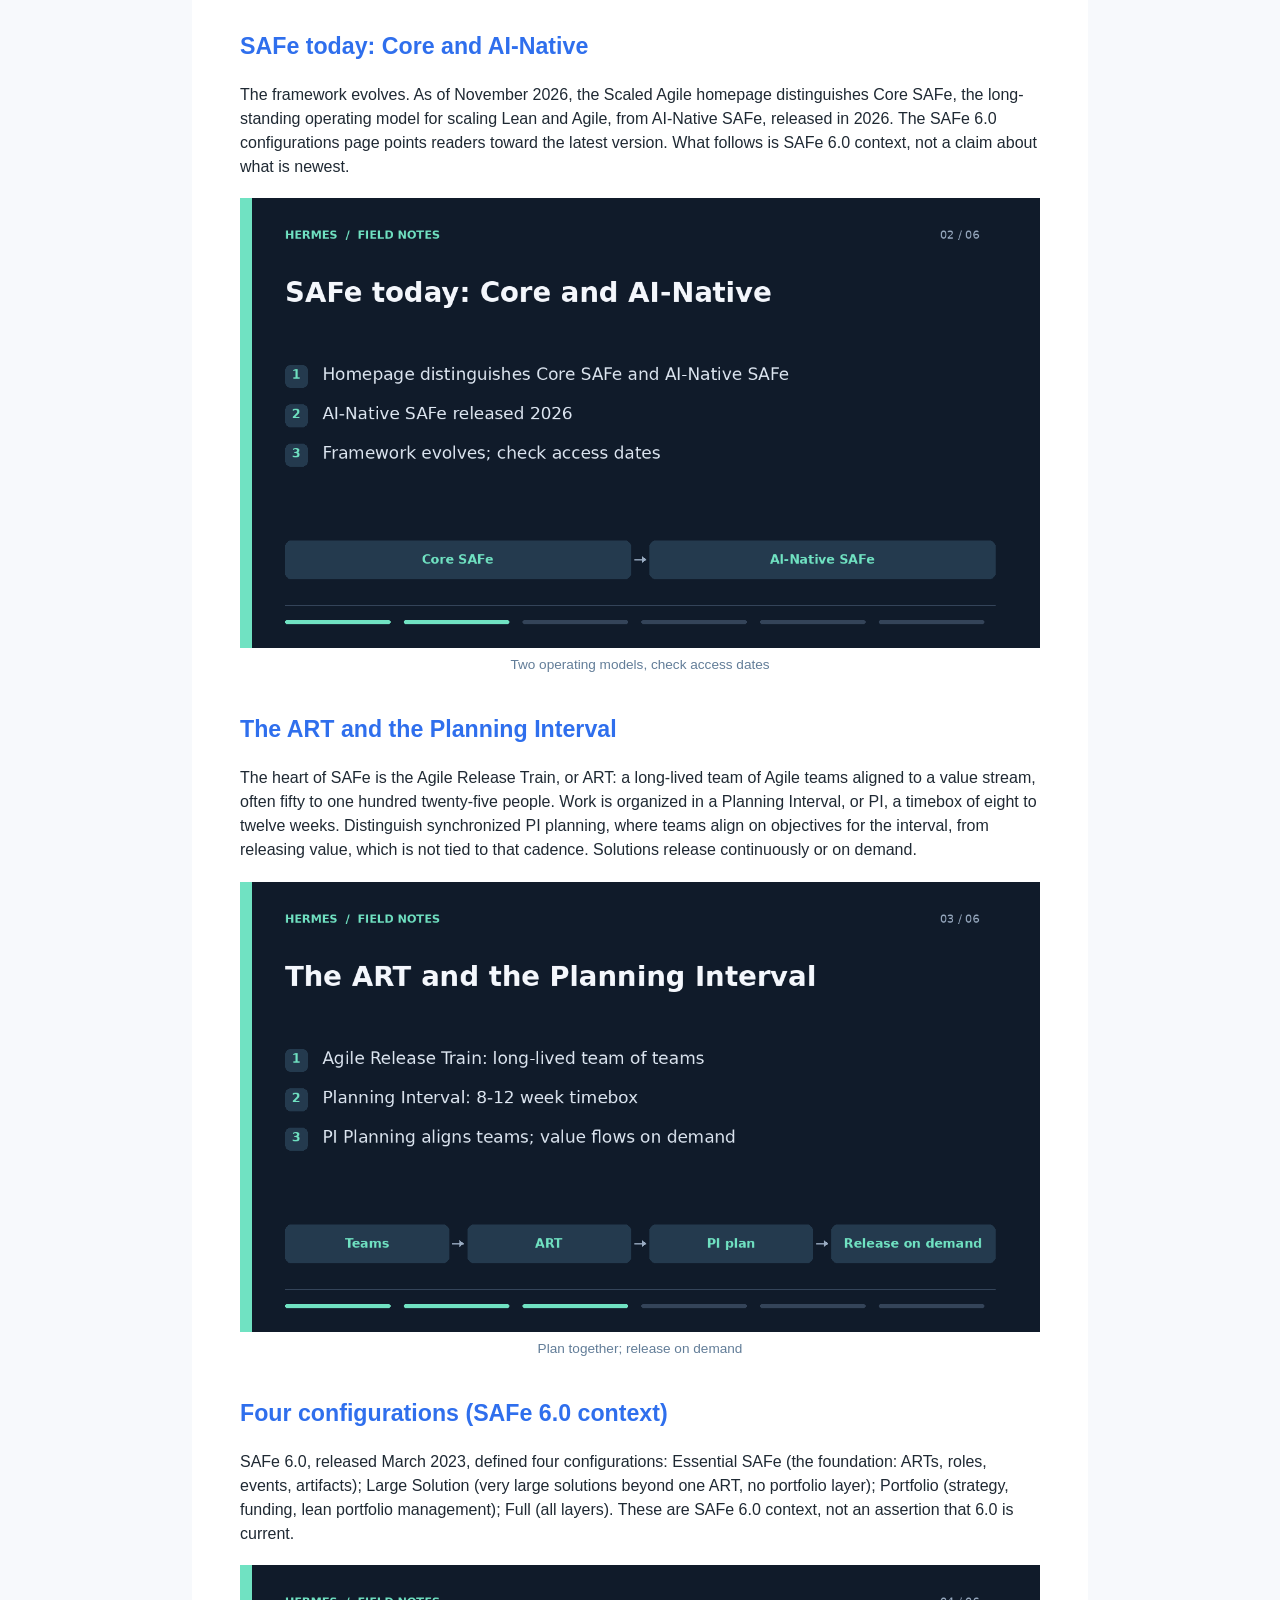
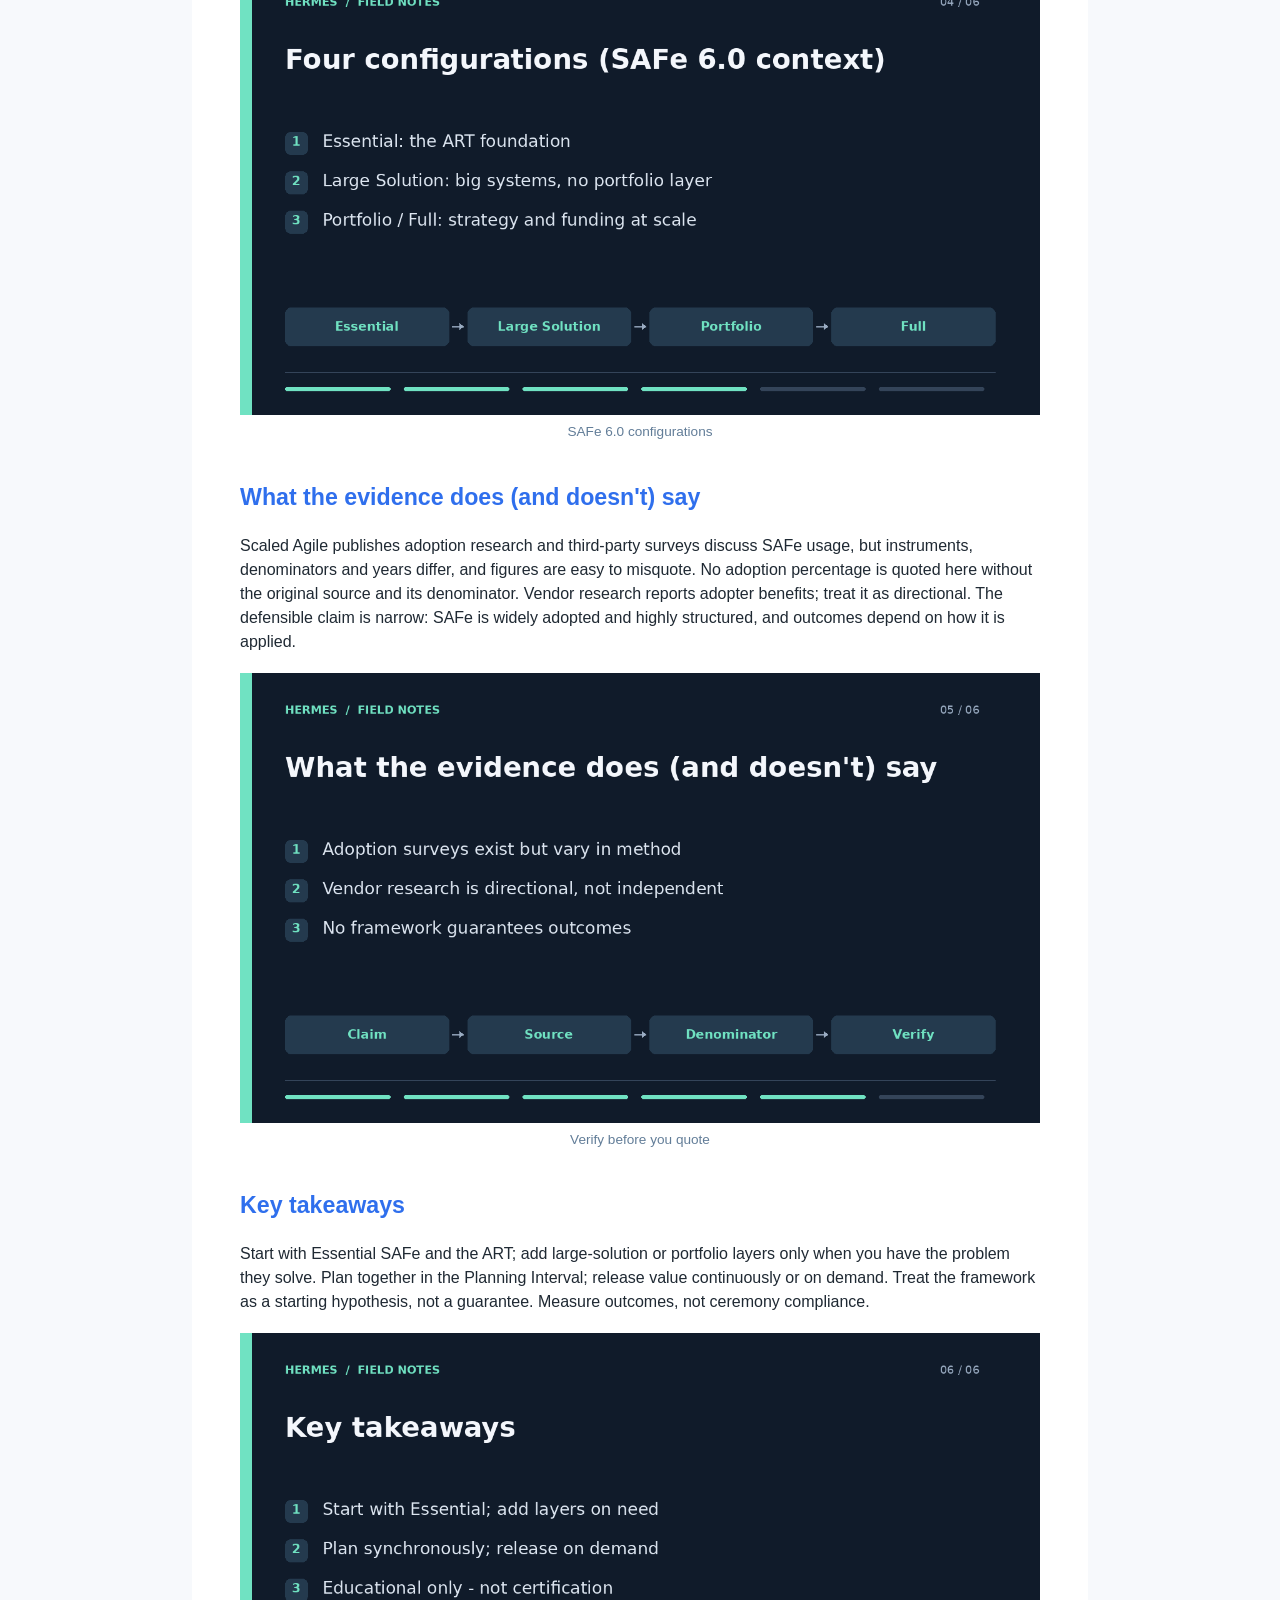
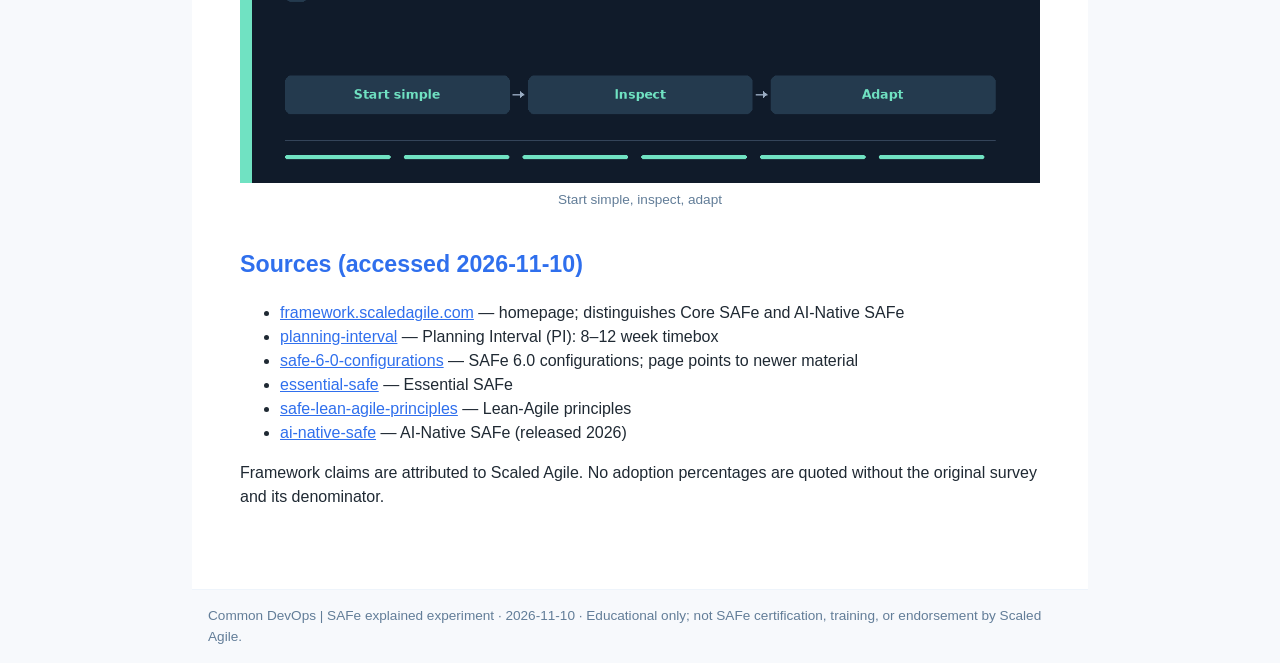
==== commit 6eb79e15: "Draft: SAFe explained FINAL v3 — responsive page + downloads + inline captions" ====
--- a/safe/index.html
+++ b/safe/index.html
@@ -3,167 +3,88 @@
 <head>
 <meta charset="utf-8">
 <meta name="viewport" content="width=device-width, initial-scale=1">
-<title>SAFe explained: from teams to enterprise</title>
+<title>SAFe explained: from teams to enterprise — Common DevOps</title>
+<meta name="description" content="Narrated six-slide explainer of the Scaled Agile Framework for technical newcomers, with sources accessed 2026-11-10. Educational only; not certification or endorsement by Scaled Agile.">
 <style>
-:root {
-    --navy: #102A43; --blue: #2F6FED; --light: #EEF4FB; --pale: #F7F9FC;
-    --mid: #486581; --dark: #1F2933; --gray: #627D98; --amber: #9A6700;
-    --warning-bg: #FFF7E6; --white: #FFFFFF;
-}
+:root { --navy:#102A43; --blue:#2F6FED; --light:#EEF4FB; --dark:#1F2933; --gray:#627D98; --white:#FFFFFF; }
 * { box-sizing: border-box; }
-html { background: #F7F9FC; }
-body {
-    font-family: Aptos, -apple-system, "Segoe UI", Roboto, sans-serif;
-    font-size: 11.0pt;
-    line-height: 1.31;
-    color: var(--dark);
-    max-width: 7.0600000000000005in;
-    margin: 0 auto;
-    padding: 0.65in 1in 3rem;
-    background: var(--white);
-}
-h1, h2, h3, h4 {
-    font-family: Aptos Display, sans-serif;
-    color: var(--navy);
-    line-height: 1.25;
-    margin: 1.6em 0 0.5em;
-}
-h1 { font-size: 21pt; border-bottom: 2px solid var(--light); padding-bottom: .3em; }
-h2 { font-size: 15.5pt; color: var(--blue); }
-h3 { font-size: 12.5pt; color: var(--mid); }
-p { margin: .5em 0; }
-code {
-    font-family: Aptos Mono, "SF Mono", Consolas, monospace;
-    font-size: .92em;
-    background: var(--light);
-    padding: .1em .35em;
-    border-radius: 3px;
-}
+body { margin:0; font-family: Aptos, -apple-system, "Segoe UI", Roboto, sans-serif; color:var(--dark); background:#F7F9FC; line-height:1.5; }
+main { max-width: 56rem; margin: 0 auto; background: var(--white); padding: 1.25rem 1rem 3rem; }
+@media (min-width: 720px) { main { padding: 2.5rem 3rem 4rem; } }
+h1 { color: var(--navy); line-height:1.2; font-size: 1.6rem; border-bottom: 2px solid var(--light); padding-bottom:.4em; }
+@media (min-width: 720px){ h1 { font-size: 2.1rem; } }
+h2 { color: var(--blue); font-size: 1.2rem; margin-top: 1.6em; }
+@media (min-width: 720px){ h2 { font-size: 1.45rem; } }
 a { color: var(--blue); }
-img { max-width: 100%; height: auto; display: block; margin: 1.2em auto .3em; }
-figure { margin: 1.4em 0; text-align: center; }
-figcaption {
-    font-size: 9pt;
-    font-style: italic;
-    color: var(--gray);
-    margin-top: .4em;
-}
-blockquote { margin: 1em 0; }
-.callout {
-    border-left: 4px solid var(--navy);
-    background: var(--light);
-    padding: .8em 1.1em;
-    margin: 1.1em 0;
-    border-radius: 0 4px 4px 0;
-}
-.callout-warning {
-    border-left-color: var(--amber);
-    background: var(--warning-bg);
-}
-.callout-label {
-    display: inline-block;
-    font-weight: 700;
-    font-size: .8em;
-    letter-spacing: .06em;
-    color: var(--navy);
-    margin-right: .6em;
-}
-.callout-warning .callout-label { color: var(--amber); }
-table {
-    border-collapse: collapse;
-    margin: 1.2em auto;
-    width: 100%;
-    font-size: .95em;
-}
-th {
-    background: var(--navy);
-    color: var(--white);
-    text-align: left;
-    padding: .5em .8em;
-}
-td {
-    padding: .45em .8em;
-    border-bottom: 1px solid var(--light);
-}
-tr:nth-child(even) td { background: var(--pale); }
-.cover-kicker {
-    font-weight: 700;
-    font-size: .8em;
-    letter-spacing: .12em;
-    color: var(--blue);
-    text-transform: uppercase;
-    margin-top: 2.2em;
-}
-.cover-title {
-    font-size: 26pt;
-    font-weight: 700;
-    color: var(--navy);
-    margin: .2em 0 .3em;
-    line-height: 1.15;
-}
-.cover-subtitle {
-    font-size: 12.5pt;
-    color: var(--mid);
-    margin: 0 0 1em;
-}
-.cover-band {
-    background: var(--navy);
-    color: var(--white);
-    display: inline-block;
-    padding: .45em 1em;
-    font-size: 9pt;
-    font-weight: 700;
-    letter-spacing: .04em;
-}
-.rule { border: 0; border-top: 1px solid var(--light); margin: 2em 0; }
-footer.meta {
-    margin-top: 3em;
-    padding-top: .8em;
-    border-top: 1px solid var(--light);
-    color: var(--gray);
-    font-size: .8em;
-    display: flex;
-    justify-content: space-between;
-}
-@media print {
-    html { background: var(--white); }
-    body { max-width: none; margin: 0; padding: 0.65in 0.72in; }
-    a { text-decoration: none; color: inherit; }
-}
-
+img { max-width: 100%; height: auto; }
+figure { margin: 1.2em 0; }
+figcaption { font-size: .85rem; color: var(--gray); text-align: center; }
+.downloads { background: var(--light); border-radius: .5rem; padding: 1rem 1.25rem; margin: 1.5rem 0; }
+.downloads h2 { margin-top: 0; }
+.downloads ul { margin: .25rem 0 0; padding-left: 1.2rem; }
+video { width: 100%; height: auto; aspect-ratio: 16/9; background:#000; border-radius:.4rem; }
+footer { max-width:56rem; margin:0 auto; padding: 1rem; font-size:.85rem; color:var(--gray); border-top: 1px solid var(--light); }
+@media print { body { background:#fff; } main, footer { max-width:none; padding:0; } .downloads, video { display:none; } }
 </style>
 </head>
 <body>
-<p class="cover-kicker">FIELD NOTES</p>
-<h1 class="cover-title" style="border:0;margin-top:.2em">SAFe explained: from teams to enterprise</h1>
-<p class="cover-subtitle">A practical guide from idea to published result</p>
-<p class="cover-band">Hermes / Common DevOps  |  Demonstration</p>
+<main>
+<h1>SAFe explained: from teams to enterprise</h1>
+<p>A narrated six-slide tour of the Scaled Agile Framework for technical newcomers. Claims are attributed to Scaled Agile's published pages, accessed 2026-11-10. Educational only — not SAFe certification, training, or endorsement.</p>
+
+<video controls preload="metadata" poster="slides/01.png" width="1280" height="720">
+  <source src="presentation.mp4" type="video/mp4">
+  <track kind="captions" src="captions.vtt" srclang="en" label="English" default>
+  Your browser does not support embedded video. <a href="presentation.mp4">Download the MP4</a>.
+</video>
+<p><a href="captions.vtt">Captions (VTT)</a> · <a href="captions.srt">Captions (SRT)</a> · Length 2:48 · 1280×720 H.264/AAC</p>
+
+<div class="downloads">
+<h2>Downloads</h2>
+<ul>
+  <li><a href="slides-deck.html">Slide deck (HTML, responsive)</a> · <a href="slides-deck.pdf">Slide deck (PDF, 16:9)</a></li>
+  <li><a href="article.pdf">Article (PDF)</a></li>
+  <li><a href="presentation.mp4">Video (MP4, 4.0 MB)</a></li>
+  <li><a href="captions.vtt">Captions (VTT)</a> · <a href="captions.srt">Captions (SRT)</a></li>
+  <li><a href="editable-brief.json">Editable brief (JSON, canonical source)</a></li>
+</ul>
+</div>
+
 <h2>Why SAFe exists</h2>
-<p>Agile works for one team. The hard problem is coordination: many teams, shared dependencies, one business outcome. The Scaled Agile Framework, or SAFe, is one answer. This is a plain-language tour for technical newcomers. No certification pitch, no endorsement. Claims are attributed to Scaled Agile's published pages, accessed November 10, 2026.</p>
-<ul><li>Agile works for one team</li><li>Enterprises need coordinated value streams</li><li>SAFe = Scaled Agile Framework</li></ul>
-<figure><img src="slides/01.png" alt="Why SAFe exists"><figcaption>Why SAFe exists</figcaption></figure>
+<p>Agile works well for one team. The hard problem is coordination: many teams, shared dependencies, one business outcome. The Scaled Agile Framework, or SAFe, is one answer.</p>
+<figure><img src="slides/01.png" alt="Diagram: one team, many teams, one value stream"><figcaption>From one team to a coordinated value stream</figcaption></figure>
+
 <h2>SAFe today: Core and AI-Native</h2>
-<p>The framework evolves. As of November 2026, the Scaled Agile homepage distinguishes Core SAFe, their long-standing operating model for scaling Lean and Agile, from AI-Native SAFe, released in 2026. The SAFe 6.0 configurations page points readers toward the latest version. So what follows is SAFe 6.0 context, not a claim about what is newest. Always check the official site and access dates.</p>
-<ul><li>Homepage distinguishes Core SAFe and AI-Native SAFe</li><li>AI-Native SAFe released 2026</li><li>Framework evolves; check access dates</li></ul>
-<figure><img src="slides/02.png" alt="SAFe today: Core and AI-Native"><figcaption>SAFe today: Core and AI-Native</figcaption></figure>
+<p>The framework evolves. As of November 2026, the Scaled Agile homepage distinguishes Core SAFe, the long-standing operating model for scaling Lean and Agile, from AI-Native SAFe, released in 2026. The SAFe 6.0 configurations page points readers toward the latest version. What follows is SAFe 6.0 context, not a claim about what is newest.</p>
+<figure><img src="slides/02.png" alt="Diagram: Core SAFe and AI-Native SAFe"><figcaption>Two operating models, check access dates</figcaption></figure>
+
 <h2>The ART and the Planning Interval</h2>
-<p>The heart of SAFe is the Agile Release Train, or ART: a long-lived team of Agile teams aligned to a value stream. Work is organized in a Planning Interval, or PI, a timebox of eight to twelve weeks. Distinguish two things: synchronized PI planning, where teams align on objectives for the interval; and releasing value, which is not tied to that cadence. Solutions release continuously or on demand, whenever ready.</p>
-<ul><li>Agile Release Train: long-lived team of teams</li><li>Planning Interval: 8-12 week timebox</li><li>PI Planning aligns teams; value flows on demand</li></ul>
-<figure><img src="slides/03.png" alt="The ART and the Planning Interval"><figcaption>The ART and the Planning Interval</figcaption></figure>
+<p>The heart of SAFe is the Agile Release Train, or ART: a long-lived team of Agile teams aligned to a value stream, often fifty to one hundred twenty-five people. Work is organized in a Planning Interval, or PI, a timebox of eight to twelve weeks. Distinguish synchronized PI planning, where teams align on objectives for the interval, from releasing value, which is not tied to that cadence. Solutions release continuously or on demand.</p>
+<figure><img src="slides/03.png" alt="Diagram: teams, ART, PI plan, release on demand"><figcaption>Plan together; release on demand</figcaption></figure>
+
 <h2>Four configurations (SAFe 6.0 context)</h2>
-<p>SAFe 6.0, released March 2023, defined four configurations. Essential SAFe is the foundation: ARTs, roles, events, artifacts. Large Solution coordinates very large solutions beyond one ART, without a portfolio layer. Portfolio SAFe adds strategy, funding, and lean portfolio management. Full SAFe combines all layers for the largest enterprises. This is 6.0 context, not an assertion that 6.0 is current.</p>
-<ul><li>Essential: the ART foundation</li><li>Large Solution: big systems, no portfolio layer</li><li>Portfolio / Full: strategy and funding at scale</li></ul>
-<figure><img src="slides/04.png" alt="Four configurations (SAFe 6.0 context)"><figcaption>Four configurations (SAFe 6.0 context)</figcaption></figure>
+<p>SAFe 6.0, released March 2023, defined four configurations: Essential SAFe (the foundation: ARTs, roles, events, artifacts); Large Solution (very large solutions beyond one ART, no portfolio layer); Portfolio (strategy, funding, lean portfolio management); Full (all layers). These are SAFe 6.0 context, not an assertion that 6.0 is current.</p>
+<figure><img src="slides/04.png" alt="Diagram: Essential, Large Solution, Portfolio, Full"><figcaption>SAFe 6.0 configurations</figcaption></figure>
+
 <h2>What the evidence does (and doesn't) say</h2>
-<p>What does the evidence show? Scaled Agile publishes adoption research, and the State of Agile report series discusses SAFe usage, but the instruments, denominators, and years differ, and figures are easy to misquote. I will not put a percentage on screen without the original and its denominator. Vendor research reports adopter benefits; treat it as directional. The defensible claim is narrow: SAFe is widely adopted and structured, and outcomes depend on how it is applied.</p>
-<ul><li>Adoption surveys exist but vary in method</li><li>Vendor research is directional, not independent</li><li>No framework guarantees outcomes</li></ul>
-<figure><img src="slides/05.png" alt="What the evidence does (and doesn't) say"><figcaption>What the evidence does (and doesn't) say</figcaption></figure>
+<p>Scaled Agile publishes adoption research and third-party surveys discuss SAFe usage, but instruments, denominators and years differ, and figures are easy to misquote. No adoption percentage is quoted here without the original source and its denominator. Vendor research reports adopter benefits; treat it as directional. The defensible claim is narrow: SAFe is widely adopted and highly structured, and outcomes depend on how it is applied.</p>
+<figure><img src="slides/05.png" alt="Diagram: claim, source, denominator, verify"><figcaption>Verify before you quote</figcaption></figure>
+
 <h2>Key takeaways</h2>
-<p>Key takeaways. Start with Essential SAFe and the ART; add large-solution or portfolio layers only when you have the problem they solve. Plan together in the Planning Interval; release value continuously or on demand. Treat the framework as a starting hypothesis, not a guarantee. Measure outcomes, not ceremony compliance. This video is educational, not certification, training, or endorsement by Scaled Agile. For detail, use the official framework site, linked with access dates in the sources.</p>
-<ul><li>Start with Essential; add layers on need</li><li>Plan synchronously; release on demand</li><li>Educational only - not certification</li></ul>
-<figure><img src="slides/06.png" alt="Key takeaways"><figcaption>Key takeaways</figcaption></figure>
-<h2>Sources and access dates</h2><ul><li>framework.scaledagile.com/ — homepage; distinguishes Core SAFe and AI-Native SAFe (accessed 2026-11-10)</li><li>framework.scaledagile.com/planning-interval/ — Planning Interval (PI): 8-12 week timebox (accessed 2026-11-10)</li><li>framework.scaledagile.com/safe-6-0-configurations — SAFe 6.0 configurations; page points to newer material (accessed 2026-11-10)</li><li>framework.scaledagile.com/essential-safe/ — Essential SAFe (accessed 2026-11-10)</li><li>framework.scaledagile.com/safe-lean-agile-principles/ — Lean-Agile principles (accessed 2026-11-10)</li><li>framework.scaledagile.com/ai-native-safe — AI-Native SAFe (accessed 2026-11-10)</li></ul><p>Framework claims are attributed to Scaled Agile. No adoption percentages are quoted without the original survey and its denominator. This page is educational, not SAFe certification, training, or endorsement.</p><h2>Further reading</h2>
-<p>https://framework.scaledagile.com/ https://framework.scaledagile.com/planning-interval/ https://framework.scaledagile.com/safe-6-0-configurations https://framework.scaledagile.com/essential-safe/ https://framework.scaledagile.com/safe-lean-agile-principles/ https://framework.scaledagile.com/ai-native-safe</p>
-<footer class="meta"><span>COMMON DEVOPS  |  SECURITY RESEARCH</span><span>SAFe explained: from teams to enterprise</span></footer>
+<p>Start with Essential SAFe and the ART; add large-solution or portfolio layers only when you have the problem they solve. Plan together in the Planning Interval; release value continuously or on demand. Treat the framework as a starting hypothesis, not a guarantee. Measure outcomes, not ceremony compliance.</p>
+<figure><img src="slides/06.png" alt="Diagram: start simple, inspect, adapt"><figcaption>Start simple, inspect, adapt</figcaption></figure>
+
+<h2>Sources (accessed 2026-11-10)</h2>
+<ul>
+  <li><a href="https://framework.scaledagile.com/">framework.scaledagile.com</a> — homepage; distinguishes Core SAFe and AI-Native SAFe</li>
+  <li><a href="https://framework.scaledagile.com/planning-interval/">planning-interval</a> — Planning Interval (PI): 8–12 week timebox</li>
+  <li><a href="https://framework.scaledagile.com/safe-6-0-configurations">safe-6-0-configurations</a> — SAFe 6.0 configurations; page points to newer material</li>
+  <li><a href="https://framework.scaledagile.com/essential-safe/">essential-safe</a> — Essential SAFe</li>
+  <li><a href="https://framework.scaledagile.com/safe-lean-agile-principles/">safe-lean-agile-principles</a> — Lean-Agile principles</li>
+  <li><a href="https://framework.scaledagile.com/ai-native-safe">ai-native-safe</a> — AI-Native SAFe (released 2026)</li>
+</ul>
+<p>Framework claims are attributed to Scaled Agile. No adoption percentages are quoted without the original survey and its denominator.</p>
+</main>
+<footer>Common DevOps | SAFe explained experiment · 2026-11-10 · Educational only; not SAFe certification, training, or endorsement by Scaled Agile.</footer>
 </body>
-</html>+</html>
